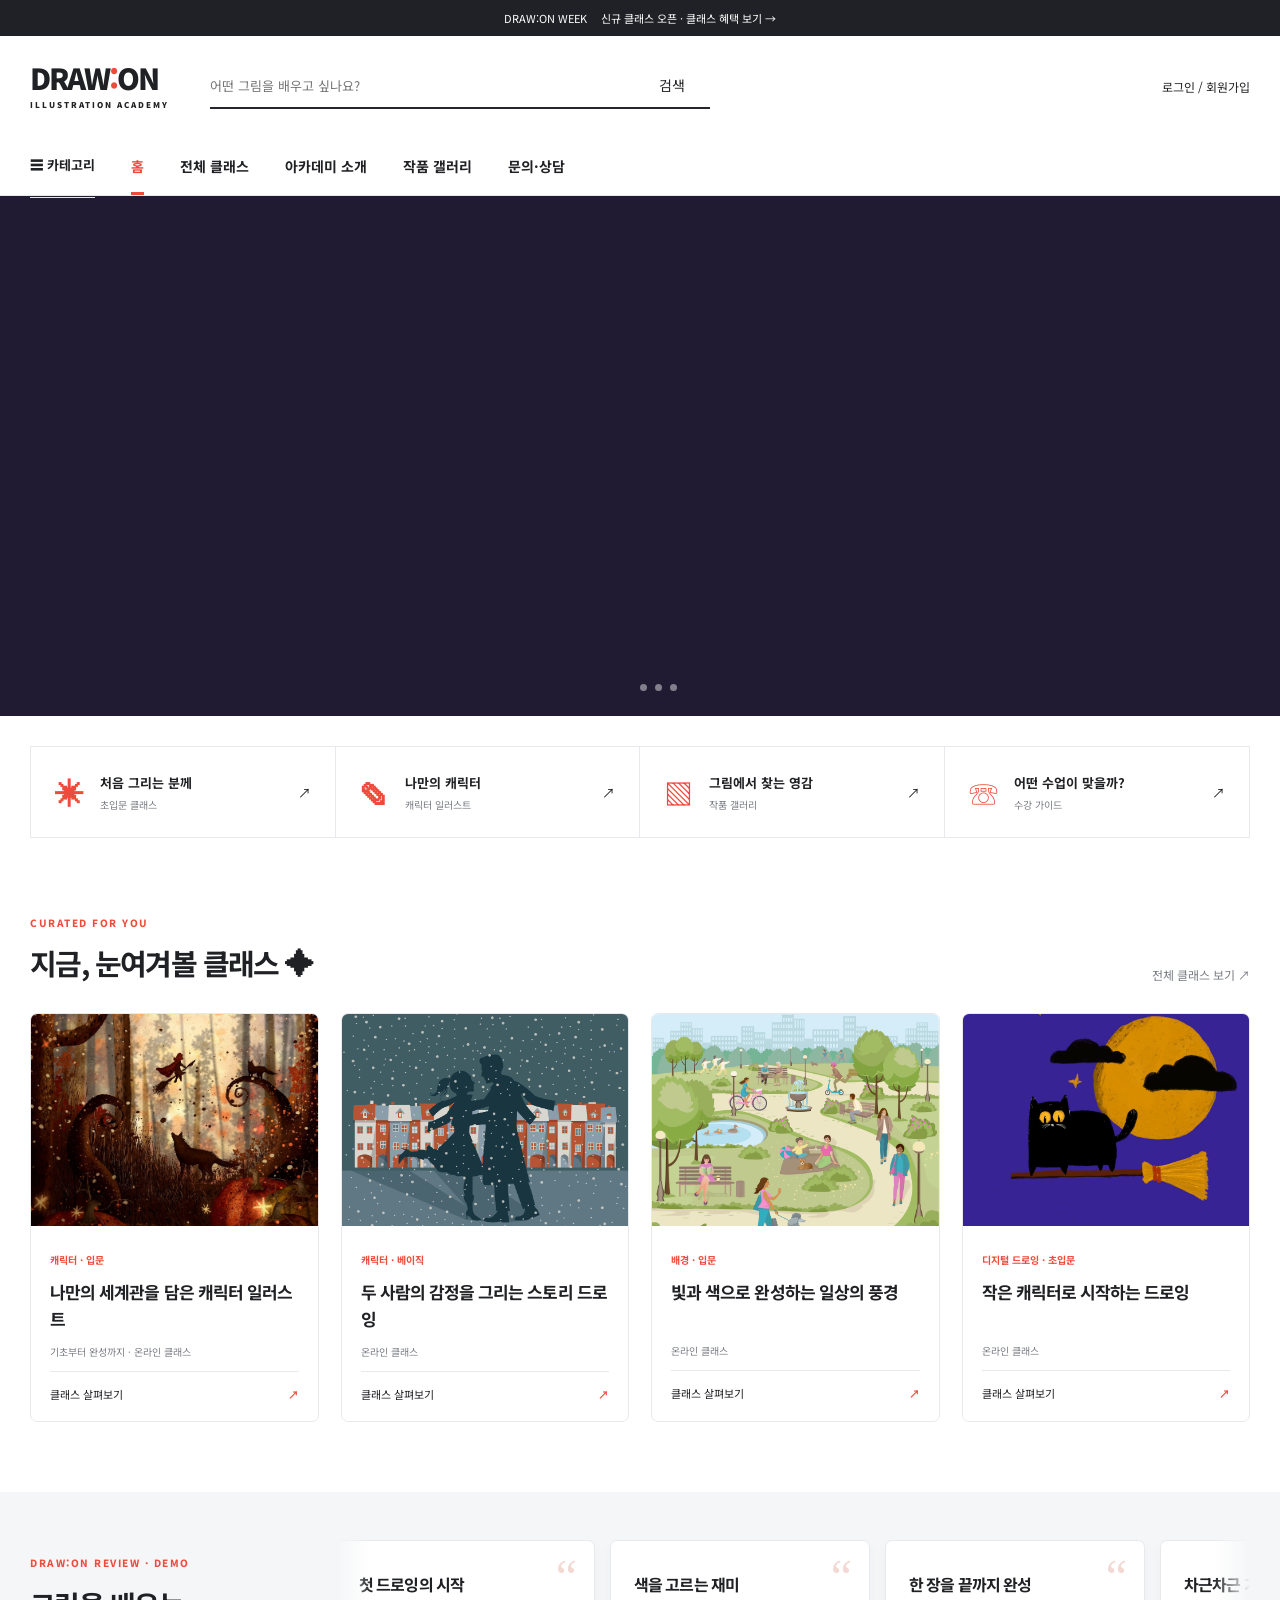
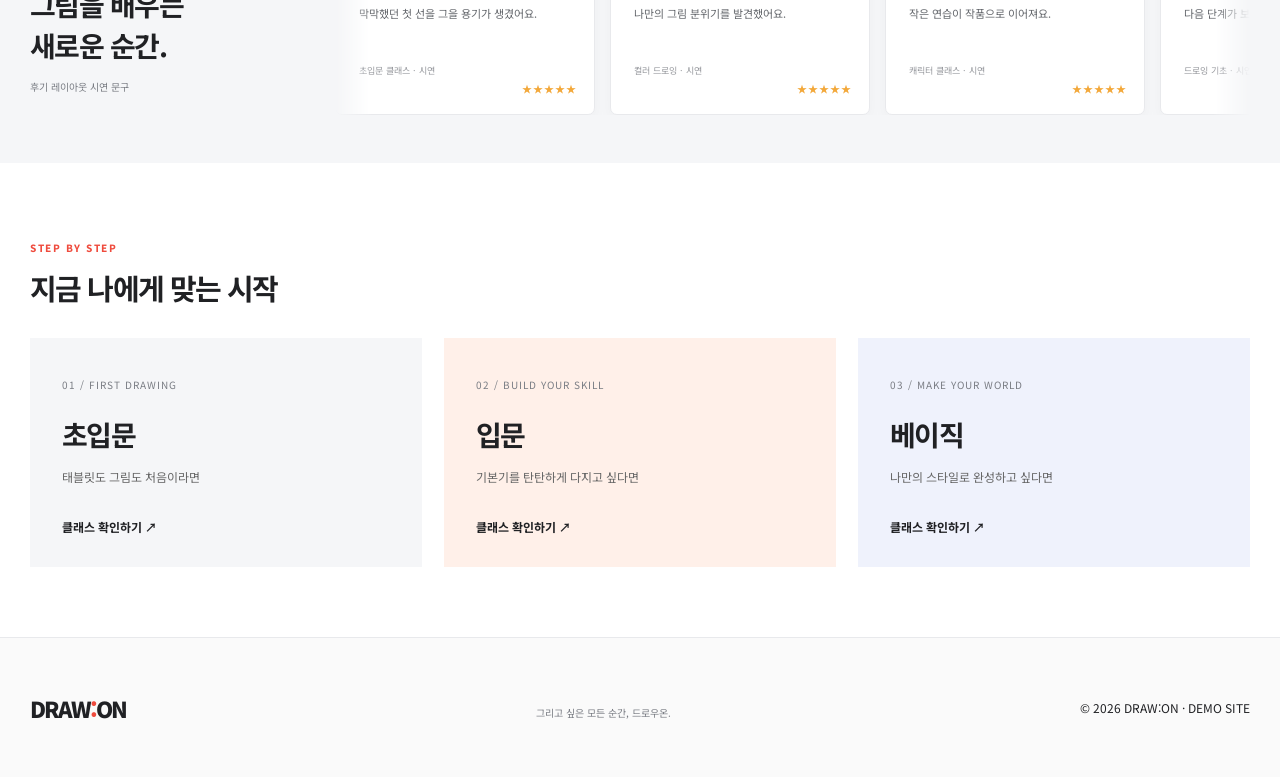
==== index.html @ dd64b10f "10-23 / 13:17" ====
﻿<!doctype html>
<html lang="ko">
  <head>
    <meta charset="utf-8" />
    <meta name="viewport" content="width=device-width,initial-scale=1" />
    <title>DRAW:ON | 일러스트 아카데미</title>
    <link rel="icon" type="image/svg+xml" href="img2/favicon.svg" />
    <link rel="stylesheet" href="platform.css" />
  </head>
  <body>
    <div class="announcement">
      DRAW:ON WEEK　 신규 클래스 오픈 · 클래스 혜택 보기 →
    </div>
    <header>
      <div class="header-inner">
        <a class="logo" href="index.html"
          >DRAW<span>:</span>ON<small>ILLUSTRATION ACADEMY</small></a
        >
        <form class="search" action="classes.html">
          <input
            name="q"
            placeholder="어떤 그림을 배우고 싶나요?"
            aria-label="클래스 검색"
          /><button>검색</button>
        </form>
        <a class="login-link" href="login.html">로그인 / 회원가입</a>
      </div>
      <nav>
        <details class="category">
          <summary>☰ 카테고리</summary>
          <div class="mega-menu">
            <div>
              <b>드로잉</b><a href="classes.html#character">캐릭터 일러스트</a
              ><a href="classes.html#background">배경·컨셉 아트</a
              ><a href="classes.html#digital">디지털 드로잉</a>
            </div>
            <div>
              <b>학습 단계</b><a href="classes.html#beginner">초입문</a
              ><a href="classes.html#beginner">입문</a
              ><a href="classes.html#beginner">베이직</a>
            </div>
            <div>
              <b>DRAW:ON</b><a href="gallery.html">작품 갤러리</a
              ><a href="academy.html">아카데미 소개</a
              ><a href="support.html">문의·상담</a>
            </div>
          </div>
        </details>
        <a class="active" href="index.html">홈</a
        ><a href="classes.html">전체 클래스</a
        ><a href="academy.html">아카데미 소개</a
        ><a href="gallery.html">작품 갤러리</a
        ><a href="support.html">문의·상담</a>
      </nav>
    </header>
    <main>
      <section class="hero">
        <div class="hero-slides">
          <figure>
            <img
              src="img2/betidraws-halloween-9916172_1920.jpg"
              alt="판타지 캐릭터 일러스트"
            />
            <figcaption>
              <span>DRAW:ON ORIGINAL</span>
              <h1>그리고 싶었던 세계,<br />이제 직접 그려봐.</h1>
              <p>첫 드로잉부터 나만의 일러스트까지</p>
              <a class="button" href="classes.html">클래스 둘러보기 ↗</a>
            </figcaption>
          </figure>
          <figure>
            <img
              src="img2/dandelion_tea-park-7153125_1920.png"
              alt="따뜻한 풍경 일러스트"
            />
            <figcaption>
              <span>COLOR YOUR STORY</span>
              <h1>평범한 풍경에도,<br />나만의 색을 더해.</h1>
              <p>색과 빛으로 완성하는 나만의 장면</p>
              <a class="button" href="classes.html">클래스 둘러보기 ↗</a>
            </figcaption>
          </figure>
          <figure>
            <img
              src="img2/dandelion_tea-couple-7726523_1920.png"
              alt="이야기를 담은 캐릭터 일러스트"
            />
            <figcaption>
              <span>MAKE IT YOURS</span>
              <h1>마음속 이야기를,<br />한 장의 그림으로.</h1>
              <p>그리고 싶은 순간을 작품으로 완성해요</p>
              <a class="button" href="classes.html">클래스 둘러보기 ↗</a>
            </figcaption>
          </figure>
        </div>
        <div class="hero-dots"><i></i><i></i><i></i></div>
      </section>
      <div class="quick-links">
        <a href="classes.html"
          ><b>✳</b><span>처음 그리는 분께<small>초입문 클래스</small></span
          >↗</a
        ><a href="classes.html#character"
          ><b>✎</b><span>나만의 캐릭터<small>캐릭터 일러스트</small></span
          >↗</a
        ><a href="gallery.html"
          ><b>▧</b><span>그림에서 찾는 영감<small>작품 갤러리</small></span
          >↗</a
        ><a href="support.html"
          ><b>☏</b><span>어떤 수업이 맞을까?<small>수강 가이드</small></span
          >↗</a
        >
      </div>
      <section class="wrap">
        <div class="heading">
          <div>
            <span class="eyebrow">CURATED FOR YOU</span>
            <h2>지금, 눈여겨볼 클래스 ✦</h2>
          </div>
          <a href="classes.html">전체 클래스 보기 ↗</a>
        </div>
        <div class="course-grid">
          <a id="character" class="course-card" href="course.html"
            ><img
              src="img2/betidraws-halloween-9916172_1920.jpg"
              alt="캐릭터 클래스"
            />
            <div class="card-body">
              <small>캐릭터 · 입문</small>
              <h3>나만의 세계관을 담은 캐릭터 일러스트</h3>
              <p>기초부터 완성까지 · 온라인 클래스</p>
              <div class="card-bottom">클래스 살펴보기 <b>↗</b></div>
            </div></a
          ><a class="course-card" href="course.html"
            ><img
              src="img2/dandelion_tea-couple-7726523_1920.png"
              alt="스토리 드로잉"
            />
            <div class="card-body">
              <small>캐릭터 · 베이직</small>
              <h3>두 사람의 감정을 그리는 스토리 드로잉</h3>
              <p>온라인 클래스</p>
              <div class="card-bottom">클래스 살펴보기 <b>↗</b></div>
            </div></a
          ><a id="background" class="course-card" href="course.html"
            ><img
              src="img2/dandelion_tea-park-7153125_1920.png"
              alt="풍경 드로잉"
            />
            <div class="card-body">
              <small>배경 · 입문</small>
              <h3>빛과 색으로 완성하는 일상의 풍경</h3>
              <p>온라인 클래스</p>
              <div class="card-bottom">클래스 살펴보기 <b>↗</b></div>
            </div></a
          ><a id="digital" class="course-card" href="course.html"
            ><img
              src="img2/missartem-cat-9879824_1920.png"
              alt="디지털 드로잉"
            />
            <div class="card-body">
              <small>디지털 드로잉 · 초입문</small>
              <h3>작은 캐릭터로 시작하는 드로잉</h3>
              <p>온라인 클래스</p>
              <div class="card-bottom">클래스 살펴보기 <b>↗</b></div>
            </div></a
          >
        </div>
      </section>
      <section class="review-band">
        <div class="review-title">
          <span class="eyebrow">DRAW:ON REVIEW · DEMO</span>
          <h2>그림을 배우는<br />새로운 순간.</h2>
          <p>후기 레이아웃 시연 문구</p>
        </div>
        <div class="review-window">
          <div class="review-track">
            <article class="review-card">
              <span>“</span>
              <h3>첫 드로잉의 시작</h3>
              <p>막막했던 첫 선을 그을 용기가 생겼어요.</p>
              <small>초입문 클래스 · 시연</small><b>★★★★★</b>
            </article>
            <article class="review-card">
              <span>“</span>
              <h3>색을 고르는 재미</h3>
              <p>나만의 그림 분위기를 발견했어요.</p>
              <small>컬러 드로잉 · 시연</small><b>★★★★★</b>
            </article>
            <article class="review-card">
              <span>“</span>
              <h3>한 장을 끝까지 완성</h3>
              <p>작은 연습이 작품으로 이어져요.</p>
              <small>캐릭터 클래스 · 시연</small><b>★★★★★</b>
            </article>
            <article class="review-card">
              <span>“</span>
              <h3>차근차근 기본기</h3>
              <p>다음 단계가 보여서 즐거워요.</p>
              <small>드로잉 기초 · 시연</small><b>★★★★★</b>
            </article>
          </div>
        </div>
      </section>
      <section class="wrap">
        <div class="heading">
          <div>
            <span class="eyebrow">STEP BY STEP</span>
            <h2>지금 나에게 맞는 시작</h2>
          </div>
        </div>
        <div class="level-grid">
          <a class="level" href="classes.html#beginner"
            ><span>01 / FIRST DRAWING</span>
            <h3>초입문</h3>
            <p>태블릿도 그림도 처음이라면</p>
            <b>클래스 확인하기 ↗</b></a
          ><a class="level" href="classes.html#beginner"
            ><span>02 / BUILD YOUR SKILL</span>
            <h3>입문</h3>
            <p>기본기를 탄탄하게 다지고 싶다면</p>
            <b>클래스 확인하기 ↗</b></a
          ><a class="level" href="classes.html#beginner"
            ><span>03 / MAKE YOUR WORLD</span>
            <h3>베이직</h3>
            <p>나만의 스타일로 완성하고 싶다면</p>
            <b>클래스 확인하기 ↗</b></a
          >
        </div>
      </section>
    </main>
    <footer>
      <a class="logo" href="index.html">DRAW<span>:</span>ON</a>
      <p>그리고 싶은 모든 순간, 드로우온.</p>
      <span>© 2026 DRAW:ON · DEMO SITE</span>
    </footer>
  </body>
</html>
---- platform.css ----
@import url("https://fonts.googleapis.com/css2?family=Noto+Sans+KR:wght@400;500;600;700;800;900&display=swap");
.mega-menu {
  display: none;
  position: absolute;
  left: 0;
  right: 0;
  top: 159px;
  z-index: 12;
  max-width: 1280px;
  margin: auto;
  padding: 30px;
  background: #fff;
  border: 1px solid var(--line);
  box-shadow: 0 18px 36px #20212416;
  grid-template-columns: repeat(4, 1fr);
  gap: 28px;
}
.mega-menu.open {
  display: grid;
}
.mega-menu div {
  display: flex;
  flex-direction: column;
  gap: 12px;
}
.mega-menu b {
  font-size: 13px;
  margin-bottom: 5px;
}
.mega-menu a {
  font-size: 12px;
  color: var(--muted);
}
.mega-menu a:hover {
  color: var(--accent);
}
.mega-promo {
  padding: 20px;
  background: #fff0ed;
}
.mega-promo span {
  font-size: 9px;
  color: var(--accent);
  letter-spacing: 1px;
}
.mega-promo strong {
  font-size: 18px;
  line-height: 1.5;
}
.category-toggle {
  border: 0;
  background: none;
  font-weight: 800;
  font-size: 14px;
  white-space: nowrap;
}
.category-toggle:hover {
  color: var(--accent);
}
:root {
  --ink: #202124;
  --muted: #7a7d84;
  --accent: #ef4b3d;
  --line: #e8e9ec;
}
html {
  scroll-behavior: smooth;
}
body {
  overflow-x: hidden;
}
.announcement {
  position: relative;
  overflow: hidden;
}
.announcement:after {
  content: "";
  position: absolute;
  inset: 0 auto 0 -35%;
  width: 25%;
  background: linear-gradient(90deg, transparent, #ffffff28, transparent);
  transform: skewX(-24deg);
  animation: shine 7s infinite;
}
.hero-visual img {
  animation: heroReveal 1s both;
}
.hero-text > * {
  animation: rise 0.65s both;
}
.hero-text > *:nth-child(2) {
  animation-delay: 0.08s;
}
.hero-text > *:nth-child(3) {
  animation-delay: 0.15s;
}
.hero-text > *:nth-child(4) {
  animation-delay: 0.22s;
}
.hero-text > *:nth-child(5) {
  animation-delay: 0.3s;
}
.hero:before {
  content: "✦";
  position: absolute;
  z-index: 2;
  top: 11%;
  left: 48%;
  font-size: 26px;
  color: #ffd27a;
  animation: float 4s ease-in-out infinite;
}
.quick-links a {
  transition:
    background 0.25s,
    color 0.25s,
    transform 0.25s;
}
.quick-links a:hover {
  background: #fff4ef;
  transform: translateY(-3px);
}
.quick-links a > b {
  transition: transform 0.3s;
}
.quick-links a:hover > b {
  transform: rotate(-12deg) scale(1.12);
}
.course-card {
  animation: rise 0.6s both;
  animation-delay: calc(var(--card-i, 0) * 55ms);
}
.course-card img {
  transition:
    transform 0.55s cubic-bezier(0.2, 0.8, 0.2, 1),
    filter 0.4s;
}
.course-card:hover img {
  transform: scale(1.08) rotate(-1deg);
  filter: saturate(1.12);
}
.card-bottom b {
  transition: transform 0.25s;
}
.course-card:hover .card-bottom b {
  transform: translate(4px, -4px);
}
.level {
  transition:
    transform 0.3s,
    box-shadow 0.3s;
}
.level:hover {
  transform: translateY(-7px);
  box-shadow: 0 18px 35px #1d24401a;
}
.art-strip a {
  overflow: hidden;
  border-radius: 5px;
}
.art-strip img {
  transition:
    transform 0.65s,
    filter 0.4s;
}
.art-strip a:hover img {
  transform: scale(1.07);
  filter: saturate(1.15);
}
.wide-banner {
  position: relative;
  overflow: hidden;
}
.wide-banner:before,
.wide-banner:after {
  content: "✳";
  position: absolute;
  font-size: 120px;
  color: #fff8;
  animation: spin 24s linear infinite;
}
.wide-banner:before {
  left: 7%;
  top: -30px;
}
.wide-banner:after {
  right: 8%;
  bottom: -52px;
}
.mega-menu {
  animation: drop 0.2s ease-out;
}
.button {
  transition:
    transform 0.2s,
    box-shadow 0.2s,
    background 0.2s;
}
.button:hover {
  transform: translateY(-3px);
  box-shadow: 0 10px 24px #ef4b3d40;
}
.page-intro {
  animation: rise 0.55s both;
}
.gallery-item {
  transition:
    transform 0.3s,
    box-shadow 0.3s;
}
.gallery-item:hover {
  transform: translateY(-5px);
  box-shadow: 0 12px 30px #17182020;
}
.gallery-item img {
  transition: transform 0.45s;
}
.gallery-item:hover img {
  transform: scale(1.035);
}
.login-art img {
  animation: heroReveal 1s both;
}
.course-info {
  animation: rise 0.55s both;
}
@keyframes rise {
  from {
    opacity: 0;
    transform: translateY(18px);
  }
  to {
    opacity: 1;
    transform: translateY(0);
  }
}
@keyframes heroReveal {
  from {
    opacity: 0.4;
    transform: scale(1.04);
  }
  to {
    opacity: 1;
    transform: scale(1);
  }
}
@keyframes float {
  0%,
  100% {
    transform: translateY(0) rotate(0);
  }
  50% {
    transform: translateY(-13px) rotate(18deg);
  }
}
@keyframes shine {
  0%,
  35% {
    left: -35%;
  }
  70%,
  100% {
    left: 120%;
  }
}
@keyframes spin {
  to {
    transform: rotate(360deg);
  }
}
@keyframes drop {
  from {
    opacity: 0;
    transform: translateY(-8px);
  }
  to {
    opacity: 1;
    transform: translateY(0);
  }
}
* {
  box-sizing: border-box;
}
body {
  margin: 0;
  font-family: "Noto Sans KR", sans-serif;
  color: var(--ink);
  background: #fff;
}
a {
  color: inherit;
  text-decoration: none;
}
button,
input,
select {
  font: inherit;
}
button,
a,
input,
select {
  touch-action: manipulation;
}
button {
  cursor: pointer;
}
img {
  display: block;
  width: 100%;
  object-fit: cover;
}
h1,
h2,
h3,
p {
  margin-top: 0;
}
h1,
h2,
h3 {
  letter-spacing: -0.055em;
}
p {
  line-height: 1.9;
}
button {
  color: inherit;
}
a:hover {
  color: var(--accent);
}
.announcement {
  padding: 10px 20px;
  background: #202126;
  color: #fff;
  text-align: center;
  font-size: 11px;
}
.announcement a {
  margin-left: 28px;
  color: #ffb9aa;
}
header {
  background: #fff;
  position: relative;
  z-index: 10;
  border-bottom: 1px solid var(--line);
}
.header-inner {
  max-width: 1280px;
  margin: auto;
  display: flex;
  align-items: center;
  gap: 60px;
  height: 100px;
  padding: 0 30px;
}
.logo {
  font-weight: 900;
  font-size: 29px;
  letter-spacing: -2px;
  line-height: 1;
}
.logo span {
  color: var(--accent);
}
.logo small {
  display: block;
  font-size: 8px;
  letter-spacing: 2px;
  margin-top: 9px;
}
.search {
  display: flex;
  max-width: 440px;
  flex: 1;
  border-bottom: 2px solid #25262a;
}
.search input {
  border: 0;
  width: 100%;
  padding: 12px 0;
  font-size: 13px;
  outline: none;
}
.search button {
  border: 0;
  background: none;
  font-size: 28px;
}
.login-link {
  margin-left: auto;
  font-size: 12px;
  white-space: nowrap;
}
nav {
  max-width: 1280px;
  margin: auto;
  display: flex;
  align-items: center;
  gap: 36px;
  padding: 0 30px;
  height: 59px;
  font-weight: 700;
  font-size: 14px;
}
nav > a {
  height: 100%;
  display: flex;
  align-items: center;
  position: relative;
}
nav .active:after {
  content: "";
  position: absolute;
  bottom: 0;
  height: 3px;
  background: var(--accent);
  width: 100%;
}
.nav-pick {
  margin-left: auto;
  font-size: 12px;
}
.nav-pick span {
  margin-left: 16px;
  font-size: 10px;
  color: var(--accent);
}
#menu {
  display: none;
}
.hero {
  display: grid;
  grid-template-columns: 1fr 1fr;
  background: #241f34;
  color: white;
  min-height: 520px;
  position: relative;
  overflow: hidden;
}
.hero-visual {
  grid-column: 2;
  grid-row: 1;
}
.hero-visual img {
  height: 100%;
  max-height: 600px;
  object-position: center;
}
.hero-text {
  grid-column: 1;
  grid-row: 1;
  padding: 65px 40px 35px max(30px, calc((100vw - 1220px) / 2));
  position: relative;
  background: linear-gradient(90deg, #241f34 85%, transparent);
  z-index: 1;
}
.tag {
  display: inline-block;
  font-size: 10px;
  letter-spacing: 1px;
  border: 1px solid #ffffff66;
  padding: 7px 10px;
}
.hero-overline {
  font-size: 13px;
  margin: 28px 0 12px;
  color: #f6bfb3;
}
.hero h1 {
  font-size: clamp(32px, 3.6vw, 53px);
  line-height: 1.35;
  margin-bottom: 18px;
  font-weight: 900;
}
.hero p:not(.hero-overline) {
  font-size: 13px;
  color: #d2cbd9;
}
.button {
  display: inline-flex;
  justify-content: center;
  align-items: center;
  padding: 16px 24px;
  background: var(--accent);
  color: #fff;
  border: 0;
  font-size: 13px;
  font-weight: 700;
  gap: 20px;
}
.button:hover {
  background: #cf382d;
  color: white;
}
.hero .button {
  margin-top: 12px;
  background: white;
  color: #24212d;
}
.slider-controls {
  display: flex;
  gap: 20px;
  align-items: center;
  margin-top: 30px;
  font-size: 11px;
}
.slider-controls button {
  border: 1px solid #ffffff50;
  background: none;
  color: white;
  width: 30px;
  height: 30px;
  border-radius: 50%;
}
.quick-links {
  max-width: 1220px;
  margin: 30px auto 0;
  display: grid;
  grid-template-columns: repeat(4, 1fr);
  border: 1px solid var(--line);
}
.quick-links a {
  display: flex;
  gap: 16px;
  align-items: center;
  padding: 24px;
  border-right: 1px solid var(--line);
  font-size: 13px;
}
.quick-links a:last-child {
  border: 0;
}
.quick-links b {
  font-size: 29px;
  color: var(--accent);
}
.quick-links span {
  flex: 1;
  font-weight: 700;
}
.quick-links small {
  display: block;
  color: var(--muted);
  font-size: 10px;
  font-weight: 400;
  margin-top: 5px;
}
.wrap {
  max-width: 1220px;
  margin: auto;
  padding: 70px 0;
}
.heading {
  display: flex;
  justify-content: space-between;
  align-items: end;
  gap: 20px;
  margin-bottom: 30px;
}
.heading h2 {
  font-size: 29px;
  margin: 9px 0 0;
}
.heading i {
  color: var(--accent);
  font-style: normal;
}
.heading > a,
.heading > p {
  font-size: 12px;
  margin: 0;
  color: var(--muted);
}
.eyebrow {
  font-size: 10px;
  font-weight: 800;
  letter-spacing: 1.5px;
  color: var(--accent);
}
.course-grid {
  display: grid;
  grid-template-columns: repeat(4, minmax(0, 1fr));
  gap: 22px;
}
.course-card {
  border: 1px solid var(--line);
  border-radius: 7px;
  overflow: hidden;
  transition:
    transform 0.2s,
    box-shadow 0.2s;
}
.course-card:hover {
  transform: translateY(-5px);
  box-shadow: 0 12px 24px #20212410;
  color: inherit;
}
.course-card img {
  aspect-ratio: 1.35;
  transition: transform 0.3s;
}
.course-card:hover img {
  transform: scale(1.025);
}
.card-body {
  padding: 19px;
}
.card-body small {
  color: var(--accent);
  font-size: 10px;
  font-weight: 700;
}
.card-body h3 {
  font-size: 17px;
  line-height: 1.6;
  margin: 9px 0;
  min-height: 54px;
}
.card-body p {
  font-size: 10px;
  color: var(--muted);
}
.card-bottom {
  border-top: 1px solid var(--line);
  padding-top: 14px;
  display: flex;
  justify-content: space-between;
  font-size: 11px;
}
.card-bottom b {
  color: var(--accent);
}
.wide-banner {
  text-align: center;
  background: #e8edff;
  padding: 44px 24px;
  color: #26316a;
}
.wide-banner span {
  font-size: 10px;
  letter-spacing: 2px;
}
.wide-banner h2 {
  font-size: 31px;
  margin: 12px;
}
.wide-banner a {
  font-size: 12px;
}
.level-grid {
  display: grid;
  grid-template-columns: repeat(3, 1fr);
  gap: 22px;
}
.level {
  background: #f5f6f8;
  padding: 32px;
}
.level:nth-child(2) {
  background: #fff0e9;
}
.level:nth-child(3) {
  background: #eff2fc;
}
.level > span {
  font-size: 10px;
  letter-spacing: 1px;
  color: var(--muted);
}
.level h3 {
  font-size: 28px;
  margin: 20px 0 12px;
}
.level p {
  font-size: 12px;
  color: #666;
}
.level b {
  font-size: 12px;
  display: block;
  margin-top: 30px;
}
.gallery-preview {
  background: #f7f7f8;
}
.art-strip {
  display: grid;
  grid-template-columns: repeat(3, 1fr);
  gap: 20px;
}
.art-strip img {
  height: 260px;
  border-radius: 5px;
}
.page-intro {
  padding-top: 65px;
  padding-bottom: 45px;
}
.page-intro h1 {
  font-size: 38px;
  margin: 15px 0;
}
.page-intro p {
  font-size: 13px;
  color: var(--muted);
}
.catalog {
  display: grid;
  grid-template-columns: 190px 1fr;
  gap: 40px;
  padding-top: 5px;
}
.catalog aside h3 {
  font-size: 14px;
  margin-top: 22px;
}
.catalog aside button {
  display: flex;
  justify-content: space-between;
  width: 100%;
  padding: 14px 12px;
  background: none;
  border: 0;
  text-align: left;
  font-size: 12px;
}
.catalog aside button.selected {
  background: #fff0ed;
  color: var(--accent);
  font-weight: 700;
}
.catalog select {
  width: 100%;
  padding: 12px;
  border: 1px solid var(--line);
  background: white;
  font-size: 12px;
}
.catalog .course-grid {
  grid-template-columns: repeat(3, minmax(0, 1fr));
}
.catalog-toolbar {
  display: flex;
  align-items: center;
  justify-content: space-between;
  margin-bottom: 20px;
  font-size: 12px;
}
.catalog-toolbar p {
  margin: 0;
}
.catalog-toolbar input {
  padding: 10px;
  border: 1px solid var(--line);
  font-size: 12px;
}
.empty {
  padding: 80px 20px;
  background: #f8f8f8;
  text-align: center;
  color: var(--muted);
}
.academy-hero {
  position: relative;
  background: #172b25;
  height: 490px;
  color: white;
  overflow: hidden;
}
.academy-hero img {
  height: 100%;
  opacity: 0.48;
  object-position: center 45%;
}
.academy-hero > div {
  position: absolute;
  inset: 0;
  display: flex;
  flex-direction: column;
  justify-content: center;
  align-items: center;
  text-align: center;
}
.academy-hero h1 {
  font-size: 48px;
  line-height: 1.4;
  margin: 18px;
}
.academy-hero p {
  font-size: 13px;
}
.academy-hero .eyebrow {
  color: #ffe29b;
}
.split {
  display: grid;
  grid-template-columns: 1fr 1fr;
  gap: 65px;
  align-items: center;
}
.split img {
  height: 430px;
  border-radius: 5px;
}
.split h2 {
  font-size: 34px;
  margin: 18px 0;
}
.split p {
  font-size: 13px;
  color: var(--muted);
  margin-bottom: 25px;
}
.masonry {
  columns: 3;
  column-gap: 24px;
  padding-top: 0;
}
.gallery-item {
  display: block;
  width: 100%;
  border: 0;
  padding: 0;
  margin-bottom: 25px;
  background: #f5f5f5;
  text-align: left;
  break-inside: avoid;
}
.gallery-item img {
  height: auto;
}
.gallery-item span {
  display: block;
  padding: 20px;
  font-size: 10px;
  color: var(--muted);
}
.gallery-item b {
  display: block;
  margin-top: 6px;
  color: var(--ink);
  font-size: 14px;
}
dialog {
  border: 0;
  padding: 25px;
  max-width: 85vw;
  max-height: 90vh;
}
dialog::backdrop {
  background: #000b;
}
dialog img {
  max-height: 72vh;
  object-fit: contain;
}
dialog p {
  font-size: 13px;
  margin: 15px 0 0;
}
#close-art {
  position: absolute;
  right: 5px;
  top: 0;
  background: white;
  border: 0;
  font-size: 28px;
}
.support-grid {
  display: grid;
  grid-template-columns: 1.4fr 1fr;
  gap: 70px;
  padding-top: 0;
}
.support-grid h2 {
  font-size: 24px;
}
details {
  border-bottom: 1px solid var(--line);
}
summary {
  display: flex;
  justify-content: space-between;
  gap: 20px;
  padding: 22px 0;
  font-size: 13px;
  cursor: pointer;
  list-style: none;
}
summary::-webkit-details-marker {
  display: none;
}
details p {
  font-size: 12px;
  color: var(--muted);
  padding-bottom: 15px;
}
.consult {
  background: #f5f6f8;
  padding: 30px;
}
.consult h2 {
  margin: 15px 0 25px;
}
label {
  display: block;
  font-size: 12px;
  font-weight: 600;
  margin: 15px 0;
}
label select,
label input {
  display: block;
  width: 100%;
  padding: 13px;
  margin-top: 9px;
  border: 1px solid #dadddf;
  background: white;
  border-radius: 2px;
  font-size: 12px;
}
.consult .button {
  width: 100%;
  margin-top: 15px;
}
.consult > p {
  font-size: 10px;
  color: var(--muted);
}
.breadcrumb {
  padding: 30px 0;
  font-size: 11px;
  color: var(--muted);
}
.course-detail {
  display: grid;
  grid-template-columns: 1.35fr 1fr;
  gap: 55px;
  padding-top: 0;
  align-items: start;
}
.course-detail > div > img {
  border-radius: 6px;
  max-height: 580px;
}
.course-info {
  position: sticky;
  top: 25px;
}
.course-info .tag {
  border-color: var(--accent);
  color: var(--accent);
}
.course-info > p {
  font-size: 13px;
  color: var(--muted);
  margin: 18px 0;
}
.course-info h1 {
  font-size: 33px;
  line-height: 1.45;
}
.course-info dl {
  display: grid;
  grid-template-columns: 100px 1fr;
  border-top: 1px solid var(--line);
  padding-top: 20px;
  gap: 14px;
  font-size: 12px;
}
.course-info dt {
  color: var(--muted);
}
.course-info dd {
  margin: 0;
}
.course-info .button,
.secondary-button {
  display: block;
  width: 100%;
  text-align: center;
  margin-top: 10px;
}
.secondary-button {
  padding: 15px;
  border: 1px solid var(--line);
  font-size: 12px;
}
.course-info > small {
  display: block;
  margin-top: 15px;
  font-size: 10px;
  color: var(--muted);
}
.lesson-overview {
  padding-top: 45px;
}
.lesson-overview h2 {
  font-size: 23px;
  margin-top: 30px;
}
.lesson-overview > p {
  font-size: 13px;
  color: var(--muted);
}
.login-layout {
  display: grid;
  grid-template-columns: 1fr 1fr;
  min-height: 650px;
}
.login-art {
  position: relative;
  background: #31294b;
}
.login-art img {
  height: 100%;
  position: absolute;
  opacity: 0.6;
}
.login-art > div {
  position: absolute;
  bottom: 55px;
  left: 12%;
  color: white;
}
.login-art span {
  font-size: 11px;
  letter-spacing: 2px;
}
.login-art h2 {
  font-size: 40px;
  margin: 16px 0;
}
.login-form {
  max-width: 400px;
  width: 100%;
  padding: 65px 25px;
  margin: auto;
}
.login-form h1 {
  font-size: 28px;
  margin: 35px 0 10px;
}
.login-form > p {
  font-size: 12px;
  color: var(--muted);
}
.demo-note {
  padding: 12px;
  background: #fff2eb;
  color: #9a5837;
  font-size: 10px;
  line-height: 1.8;
  margin: 25px 0;
}
.login-form .button {
  width: 100%;
  margin-top: 10px;
}
.login-form > a:last-child {
  font-size: 12px;
}
footer {
  border-top: 1px solid var(--line);
  padding: 45px max(25px, calc((100vw - 1220px) / 2));
  display: flex;
  justify-content: space-between;
  gap: 40px;
  background: #fafafa;
}
footer p {
  font-size: 10px;
  color: var(--muted);
  margin-top: 20px;
}
footer > div > a:not(.logo) {
  font-size: 11px;
  margin-right: 23px;
}
a:focus-visible,
button:focus-visible {
  outline: 3px solid #f0a99e;
  outline-offset: 4px;
}
@media (max-width: 1000px) {
  .wrap {
    margin: 0 25px;
  }
  .quick-links {
    margin: 25px;
  }
  .header-inner {
    gap: 30px;
  }
  .course-grid {
    grid-template-columns: repeat(2, 1fr);
  }
  .catalog .course-grid {
    grid-template-columns: repeat(2, 1fr);
  }
  .quick-links a {
    padding: 18px 12px;
  }
  .quick-links b {
    font-size: 22px;
  }
  .quick-links span {
    font-size: 11px;
  }
  nav {
    gap: 25px;
  }
  .nav-pick span {
    display: none;
  }
  .hero-text {
    padding-left: 30px;
  }
  .art-strip img {
    height: 210px;
  }
  .support-grid {
    gap: 30px;
  }
  .course-detail {
    gap: 30px;
  }
}
@media (max-width: 650px) {
  .announcement {
    font-size: 9px;
  }
  .announcement a {
    display: none;
  }
  .header-inner {
    height: 78px;
    padding: 0 20px;
    gap: 15px;
  }
  .logo {
    font-size: 25px;
  }
  .logo small {
    font-size: 6px;
  }
  .search {
    display: none;
  }
  .login-link {
    font-size: 10px;
  }
  #menu {
    display: block;
    border: 0;
    background: none;
    font-size: 23px;
  }
  nav {
    height: auto;
    padding: 0 20px;
    gap: 24px;
    overflow: auto;
    white-space: nowrap;
    font-size: 12px;
  }
  nav > a {
    padding: 17px 0;
  }
  .nav-pick {
    display: none;
  }
  nav.open {
    display: flex;
    flex-wrap: wrap;
    gap: 0;
  }
  nav.open > a {
    width: 50%;
    padding: 17px 12px;
  }
  .hero {
    display: flex;
    min-height: 590px;
    align-items: end;
  }
  .hero-visual {
    position: absolute;
    inset: 0;
  }
  .hero-visual img {
    height: 100%;
    max-height: none;
  }
  .hero:after {
    content: "";
    position: absolute;
    inset: 0;
    background: linear-gradient(0deg, #201b32 3%, #201b32bc 55%, #201b3210);
  }
  .hero-text {
    background: none;
    padding: 140px 25px 30px;
    z-index: 1;
  }
  .hero h1 {
    font-size: 37px;
  }
  .hero-overline {
    font-size: 11px;
  }
  .quick-links {
    grid-template-columns: 1fr 1fr;
    margin: 20px;
    border: 0;
    gap: 8px;
  }
  .quick-links a {
    border: 1px solid var(--line) !important;
    padding: 15px 10px;
    gap: 9px;
  }
  .quick-links a > b {
    font-size: 23px;
  }
  .wrap {
    margin: 0 20px;
    padding: 45px 0;
  }
  .heading {
    align-items: start;
    gap: 15px;
  }
  .heading h2 {
    font-size: 23px;
  }
  .heading > a {
    white-space: nowrap;
    font-size: 10px;
    margin-top: 25px;
  }
  .heading > p {
    display: none;
  }
  .course-grid {
    gap: 13px;
  }
  .card-body {
    padding: 13px;
  }
  .card-body h3 {
    font-size: 14px;
    min-height: 65px;
  }
  .card-body p {
    font-size: 9px;
  }
  .card-bottom {
    font-size: 9px;
  }
  .wide-banner {
    padding: 35px 20px;
  }
  .wide-banner h2 {
    font-size: 24px;
    line-height: 1.5;
  }
  .level-grid {
    grid-template-columns: 1fr;
    gap: 12px;
  }
  .level {
    padding: 25px;
  }
  .level h3 {
    margin: 12px 0;
    font-size: 24px;
  }
  .level b {
    margin-top: 20px;
  }
  .art-strip {
    gap: 10px;
    grid-template-columns: 1fr 1fr;
  }
  .art-strip a:last-child {
    display: none;
  }
  .art-strip img {
    height: 210px;
  }
  .page-intro h1 {
    font-size: 29px;
  }
  .page-intro p {
    font-size: 12px;
  }
  .catalog {
    display: block;
    padding-top: 0;
  }
  .catalog aside {
    display: flex;
    gap: 7px;
    flex-wrap: wrap;
    margin-bottom: 25px;
  }
  .catalog aside h3 {
    display: none;
  }
  .catalog aside button {
    width: auto;
    border: 1px solid var(--line);
    padding: 9px 12px;
  }
  .catalog aside button span {
    display: none;
  }
  .catalog aside select {
    width: 100%;
    margin-top: 8px;
  }
  .catalog-toolbar input {
    width: 145px;
  }
  .academy-hero {
    height: 430px;
  }
  .academy-hero h1 {
    font-size: 34px;
  }
  .split {
    grid-template-columns: 1fr;
    gap: 25px;
  }
  .split img {
    height: 310px;
  }
  .split h2 {
    font-size: 29px;
  }
  .masonry {
    columns: 2;
    column-gap: 12px;
  }
  .gallery-item {
    margin-bottom: 12px;
  }
  .gallery-item span {
    padding: 13px;
  }
  .gallery-item b {
    font-size: 11px;
  }
  .support-grid {
    grid-template-columns: 1fr;
    gap: 35px;
  }
  .course-detail {
    grid-template-columns: 1fr;
    gap: 30px;
  }
  .course-info {
    position: static;
    grid-row: 1;
  }
  .course-info h1 {
    font-size: 29px;
  }
  .breadcrumb {
    padding: 22px 0;
  }
  .login-layout {
    display: block;
    min-height: 0;
  }
  .login-art {
    display: none;
  }
  .login-form {
    padding: 45px 25px;
  }
  footer {
    flex-direction: column;
    padding: 35px 25px;
    gap: 15px;
  }
  footer > div > a:not(.logo) {
    font-size: 10px;
    margin-right: 12px;
  }
}
@media (prefers-reduced-motion: reduce) {
  * {
    transition: none !important;
  }
}
.top-ten {
  padding-top: 50px;
  padding-bottom: 70px;
}
.top-rail {
  display: grid;
  grid-auto-flow: column;
  grid-auto-columns: minmax(260px, 1fr);
  gap: 18px;
  overflow-x: auto;
  scroll-snap-type: x mandatory;
  padding: 4px 2px 16px;
}
.top-item {
  display: grid;
  grid-template-columns: 28px 115px 1fr;
  align-items: center;
  gap: 13px;
  border-top: 1px solid var(--line);
  padding-top: 16px;
  scroll-snap-align: start;
}
.top-item em {
  font: italic 20px Georgia;
  color: var(--accent);
}
.top-item img {
  width: 115px;
  height: 85px;
  border-radius: 4px;
}
.top-item div {
  min-width: 0;
}
.top-item small,
.top-item span {
  display: block;
  font-size: 9px;
  color: var(--muted);
}
.top-item b {
  display: block;
  font-size: 13px;
  line-height: 1.45;
  margin: 7px 0;
  white-space: normal;
}
.top-item:hover {
  color: var(--ink);
}
.top-item:hover b {
  color: var(--accent);
}
.review-band {
  display: grid;
  grid-template-columns: 270px 1fr;
  gap: 35px;
  align-items: center;
  background: #f5f6f8;
  padding: 48px max(25px, calc((100vw - 1220px) / 2));
  overflow: hidden;
}
.review-title h2 {
  font-size: 28px;
  line-height: 1.45;
  margin: 12px 0;
}
.review-title p {
  font-size: 10px;
  color: var(--muted);
}
.review-title button {
  border: 1px solid #cfd1d5;
  border-radius: 30px;
  background: white;
  padding: 9px 14px;
  font-size: 10px;
}
.review-window {
  overflow: hidden;
  mask-image: linear-gradient(
    90deg,
    transparent,
    #000 4%,
    #000 96%,
    transparent
  );
}
.review-track {
  display: flex;
  width: max-content;
  gap: 15px;
  animation: reviewScroll 42s linear infinite;
}
.review-track.paused,
.review-track.hover-paused {
  animation-play-state: paused;
}
.review-card {
  position: relative;
  background: white;
  border: 1px solid var(--line);
  border-radius: 7px;
  width: 260px;
  min-height: 175px;
  padding: 23px;
  box-shadow: 0 5px 15px #20212408;
}
.review-card > span {
  position: absolute;
  right: 17px;
  top: 8px;
  color: #f3d8d3;
  font: 48px Georgia;
}
.review-card h3 {
  font-size: 16px;
  margin: 8px 0;
}
.review-card p {
  font-size: 11px;
  line-height: 1.7;
  color: #65686d;
  min-height: 40px;
}
.review-card small {
  font-size: 9px;
  color: #96989d;
}
.review-card b {
  position: absolute;
  right: 17px;
  bottom: 18px;
  color: #f3a83a;
  font-size: 10px;
  letter-spacing: 1px;
}
@keyframes reviewScroll {
  to {
    transform: translateX(-50%);
  }
}
.review-window:focus-within .review-track {
  animation-play-state: paused;
}
@media (max-width: 650px) {
  .review-band {
    display: block;
    padding: 38px 20px;
  }
  .review-title {
    margin-bottom: 20px;
  }
  .review-title h2 {
    font-size: 23px;
  }
  .review-card {
    width: 235px;
    min-height: 165px;
  }
  .review-track {
    animation-duration: 34s;
  }
}
.hero-visual {
  position: relative;
  overflow: hidden;
}
.hero-visual:after {
  content: "";
  position: absolute;
  inset: -25%;
  background: linear-gradient(
    120deg,
    transparent 25%,
    #ffffff0b 50%,
    transparent 75%
  );
  transform: translateX(-100%);
  animation: heroLight 14s ease-in-out infinite;
  pointer-events: none;
}
.hero-visual img {
  animation:
    heroReveal 1s both,
    heroDrift 24s ease-in-out infinite alternate;
  transition:
    opacity 0.4s,
    filter 0.4s;
  transform-origin: center;
}
.hero-visual.changing img {
  opacity: 0.12;
  filter: blur(3px);
}
@keyframes heroDrift {
  from {
    transform: scale(1.015) translate3d(0, 0, 0);
  }
  to {
    transform: scale(1.055) translate3d(-1.2%, 0.5%, 0);
  }
}
@keyframes heroLight {
  0%,
  45% {
    transform: translateX(-100%);
  }
  75%,
  100% {
    transform: translateX(100%);
  }
}
@media (prefers-reduced-motion: reduce) {
  .hero-visual:after,
  .hero-visual img {
    animation: none !important;
  }
}
.hero-visual:after {
  opacity: 0.35;
}
.hero {
  height: 520px;
  min-height: 0;
  display: block;
  overflow: hidden;
  background: #201b32;
}
.hero-slides {
  height: 100%;
  position: relative;
}
.hero-slides figure {
  position: absolute;
  inset: 0;
  margin: 0;
  opacity: 0;
  animation: heroCycle 18s infinite;
}
.hero-slides figure:nth-child(2) {
  animation-delay: 6s;
}
.hero-slides figure:nth-child(3) {
  animation-delay: 12s;
}
.hero-slides figure img {
  height: 100%;
  object-fit: cover;
  object-position: center 40%;
  animation: heroPan 18s ease-in-out infinite;
}
.hero-slides figure:after {
  content: "";
  position: absolute;
  inset: 0;
  background: linear-gradient(
    90deg,
    #171629e8 0%,
    #171629a6 43%,
    transparent 82%
  );
}
.hero-slides figcaption {
  position: absolute;
  z-index: 1;
  left: max(30px, calc((100vw - 1220px) / 2));
  top: 50%;
  transform: translateY(-50%);
  color: white;
}
.hero-slides figcaption > span {
  font-size: 11px;
  letter-spacing: 2px;
  color: #ffb4a4;
}
.hero-slides h1 {
  font-size: clamp(34px, 4vw, 54px);
  line-height: 1.4;
  margin: 20px 0;
}
.hero-slides p {
  color: #eee;
  font-size: 13px;
}
.hero-dots {
  position: absolute;
  z-index: 2;
  bottom: 25px;
  left: 50%;
  display: flex;
  gap: 8px;
}
.hero-dots i {
  width: 7px;
  height: 7px;
  border-radius: 50%;
  background: #ffffff70;
  animation: dotCycle 18s infinite;
}
.hero-dots i:nth-child(2) {
  animation-delay: 6s;
}
.hero-dots i:nth-child(3) {
  animation-delay: 12s;
}
@keyframes heroCycle {
  0%,
  3% {
    opacity: 0;
  }
  7%,
  29% {
    opacity: 1;
  }
  34%,
  100% {
    opacity: 0;
  }
}
@keyframes heroPan {
  0%,
  34% {
    transform: scale(1.04) translateX(0);
  }
  34%,
  100% {
    transform: scale(1.04) translateX(-1.5%);
  }
}
@keyframes dotCycle {
  0%,
  30%,
  100% {
    background: #ffffff70;
    transform: scale(1);
  }
  8%,
  25% {
    background: #fff;
    transform: scale(1.4);
  }
}
.review-track {
  width: max-content;
  animation: reviewScroll 38s linear infinite;
}
.review-window:hover .review-track {
  animation-play-state: paused;
}
.gallery-grid {
  display: grid;
  grid-template-columns: repeat(3, 1fr);
  gap: 20px;
}
.gallery-grid figure {
  margin: 0;
}
.gallery-grid img {
  height: 260px;
  border-radius: 5px;
}
.gallery-grid figcaption {
  padding: 12px;
  font-size: 12px;
}
.filters {
  display: flex;
  gap: 10px;
  margin-bottom: 24px;
}
.filters a {
  padding: 9px 14px;
  border: 1px solid var(--line);
  border-radius: 30px;
  font-size: 12px;
}
.filters a:hover {
  background: #fff0ed;
  color: var(--accent);
}
@media (max-width: 650px) {
  .hero {
    height: 570px;
  }
  .hero-slides figure img {
    object-position: 58% center;
  }
  .hero-slides figcaption {
    left: 24px;
    right: 18px;
    top: 57%;
  }
  .hero-slides h1 {
    font-size: 34px;
  }
  .gallery-grid {
    grid-template-columns: repeat(2, 1fr);
    gap: 10px;
  }
  .gallery-grid img {
    height: 190px;
  }
}
@media (prefers-reduced-motion: reduce) {
  .hero-slides figure,
  .hero-slides figure img,
  .hero-dots i,
  .review-track {
    animation-play-state: paused;
  }
}

/* Keep the search action readable when the header flexes. */
@media (min-width: 651px) {
  .header-inner {
    gap: clamp(20px, 3.2vw, 60px);
  }
  .search {
    min-width: 0;
    max-width: 500px;
  }
  .search input {
    min-width: 0;
    flex: 1 1 auto;
  }
  .search button {
    flex: 0 0 auto;
    min-width: 76px;
    padding: 8px 12px;
    font-size: 14px;
    line-height: 1;
    white-space: nowrap;
    word-break: keep-all;
  }
  .login-link {
    margin-left: auto;
  }
}
@media (min-width: 651px) and (max-width: 1000px) {
  .header-inner {
    gap: 20px;
    padding: 0 22px;
  }
  .search {
    max-width: none;
  }
}

/* Remove the decorative floating star from the hero. */
.hero:before {
  content: none;
  display: none;
}
.hero-slides:before {
  content: none;
  display: none;
}

/* Shared polish for the static, multi-page academy site. */
header nav {
  position: relative;
}
nav > a,
nav > details > summary {
  display: flex;
  align-items: center;
  min-height: 52px;
  white-space: nowrap;
  transition: color 0.2s ease;
}
nav > a.active {
  color: var(--accent);
}
.category {
  position: relative;
}
.category > summary {
  cursor: pointer;
  list-style: none;
}
.category > summary::-webkit-details-marker {
  display: none;
}
.category[open] > summary,
.category > summary:hover {
  color: var(--accent);
}
.category .mega-menu {
  display: none;
  position: absolute;
  top: 100%;
  left: 0;
  right: auto;
  width: min(780px, calc(100vw - 40px));
  max-width: none;
  grid-template-columns: repeat(3, minmax(0, 1fr));
  padding: 28px;
  border: 1px solid var(--line);
  border-radius: 0 0 8px 8px;
  background: white;
  box-shadow: 0 20px 45px #20212418;
}
.category[open] .mega-menu {
  display: grid;
}
.category .mega-menu div {
  display: flex;
  flex-direction: column;
  gap: 13px;
}
.category .mega-menu b {
  font-size: 12px;
}
.category .mega-menu a {
  color: var(--muted);
  font-size: 12px;
}
.category .mega-menu a:hover {
  color: var(--accent);
}
.page-intro {
  position: relative;
  padding-top: 90px;
  padding-bottom: 62px;
  border-bottom: 1px solid var(--line);
}
.page-intro:after {
  content: "";
  position: absolute;
  right: 2%;
  bottom: 0;
  width: min(33vw, 330px);
  height: 3px;
  background: var(--accent);
}
.page-intro h1 {
  max-width: 850px;
  font-size: clamp(34px, 4.4vw, 58px);
  line-height: 1.22;
}
.page-intro p {
  font-size: 14px;
}
.filters a {
  transition: 0.2s ease;
}
.filters a:focus,
.filters a:hover {
  border-color: var(--accent);
  background: #fff0ed;
  color: var(--accent);
}
.gallery-grid figure {
  overflow: hidden;
  border-radius: 7px;
  background: #fff;
  box-shadow: 0 8px 24px #2021240d;
}
.gallery-grid img {
  transition: transform 0.5s ease;
}
.gallery-grid figure:hover img {
  transform: scale(1.035);
}
.gallery-grid figcaption {
  padding: 15px 17px 18px;
  color: var(--muted);
}
.course-detail {
  padding-top: 58px;
  padding-bottom: 88px;
}
.course-detail > div > img {
  width: 100%;
}
.course-info {
  padding: 30px;
  border: 1px solid var(--line);
  border-radius: 8px;
  background: #fff;
  box-shadow: 0 14px 34px #2021240d;
}
.course-info .tag {
  display: inline-block;
  padding: 7px 11px;
  border: 1px solid #f3bbb4;
  border-radius: 30px;
  font-size: 11px;
}
.lesson-overview details,
main.wrap details,
main > .wrap details {
  border-bottom: 1px solid var(--line);
  padding: 18px 2px;
}
details summary {
  cursor: pointer;
}
details summary::marker {
  color: var(--accent);
}
.lesson-overview details p,
main > .wrap details p {
  margin: 14px 0 0;
  color: var(--muted);
  font-size: 13px;
}
.academy-hero {
  min-height: 470px;
}
.academy-hero > div {
  max-width: 1220px;
}
.academy-hero h1 {
  font-size: clamp(38px, 5vw, 62px);
  line-height: 1.25;
}
.login-layout {
  background: #f8f6f2;
}
.login-art {
  min-height: 620px;
  overflow: hidden;
}
.login-art:after {
  content: "";
  position: absolute;
  inset: 0;
  background: linear-gradient(0deg, #171629d9, transparent 72%);
}
.login-art > div {
  z-index: 1;
}
.login-form {
  padding: 58px 34px;
}
.login-form label {
  display: block;
  margin: 18px 0;
  font-size: 12px;
  font-weight: 700;
}
.login-form input {
  display: block;
  width: 100%;
  height: 48px;
  margin-top: 8px;
  padding: 0 14px;
  border: 1px solid var(--line);
  border-radius: 4px;
  background: white;
  font-size: 13px;
}
.login-form input:focus {
  outline: 2px solid #ef4b3d55;
  border-color: var(--accent);
}
footer {
  align-items: center;
}
footer .logo {
  font-size: 22px;
}
footer > span {
  font-size: 12px;
}
@media (max-width: 1000px) {
  .wrap {
    margin-left: 24px;
    margin-right: 24px;
  }
  .course-grid {
    grid-template-columns: repeat(2, minmax(0, 1fr));
  }
  .header-inner {
    gap: 22px;
  }
  nav {
    gap: 20px;
    overflow-x: auto;
  }
}
@media (max-width: 650px) {
  .wrap {
    padding-top: 48px;
    padding-bottom: 48px;
  }
  .page-intro {
    padding-top: 58px;
    padding-bottom: 38px;
  }
  .page-intro h1 {
    font-size: 34px;
  }
  .page-intro:after {
    width: 28%;
  }
  nav {
    gap: 22px;
  }
  .category .mega-menu {
    position: fixed;
    top: 185px;
    left: 16px;
    grid-template-columns: 1fr 1fr;
    padding: 20px;
  }
  .gallery-grid {
    grid-template-columns: 1fr 1fr;
  }
  .gallery-grid img {
    height: 180px;
  }
  .course-detail {
    grid-template-columns: 1fr;
    gap: 24px;
  }
  .course-info {
    position: static;
  }
  .academy-hero {
    min-height: 400px;
  }
  .login-layout {
    grid-template-columns: 1fr;
  }
  .login-art {
    min-height: 300px;
  }
  .login-form {
    padding: 48px 26px;
  }
  footer {
    flex-wrap: wrap;
  }
}

/* Academy story and support guidance pages */
.academy-intro {
  display: grid;
  grid-template-columns: 0.9fr 1.1fr;
  align-items: center;
  gap: clamp(35px, 7vw, 100px);
  padding-top: 100px;
  padding-bottom: 100px;
}
.academy-intro-copy h2 {
  margin: 18px 0;
  font-size: clamp(30px, 3.4vw, 44px);
  line-height: 1.4;
}
.academy-intro-copy p {
  max-width: 440px;
  color: var(--muted);
  font-size: 14px;
}
.academy-image {
  margin: 0;
}
.academy-image img {
  width: 100%;
  height: 360px;
  border-radius: 6px;
}
.academy-image figcaption {
  padding-top: 12px;
  color: var(--muted);
  font-size: 11px;
}
.academy-method {
  background: #f7f5f1;
}
.academy-steps {
  display: grid;
  grid-template-columns: repeat(3, 1fr);
  gap: 18px;
}
.academy-steps article {
  position: relative;
  min-height: 265px;
  padding: 25px;
  border: 1px solid #e4e0d8;
  background: white;
}
.academy-steps article > span {
  font-size: 10px;
  letter-spacing: 1.4px;
  color: var(--accent);
}
.step-mark {
  margin: 29px 0 18px;
  color: #ece8e0;
  font-family: Georgia, serif;
  font-size: 45px;
  line-height: 1;
}
.academy-steps h3 {
  margin-bottom: 10px;
  font-size: 18px;
}
.academy-steps p {
  margin: 0;
  color: var(--muted);
  font-size: 12px;
}
.academy-levels .level {
  display: block;
  border: 1px solid var(--line);
}
.academy-cta {
  padding: 72px 20px;
  background: #202126;
  color: white;
  text-align: center;
}
.academy-cta h2 {
  margin: 13px 0;
  font-size: clamp(28px, 4vw, 42px);
}
.academy-cta p {
  color: #c3c3c7;
  font-size: 13px;
}
.academy-cta .eyebrow {
  color: #ffb4a4;
}
.academy-cta .button {
  margin-top: 14px;
  background: var(--accent);
  color: white;
}
.support-intro {
  padding-bottom: 40px;
}
.support-shortcuts {
  display: flex;
  flex-wrap: wrap;
  gap: 10px;
  margin-top: 30px;
}
.support-shortcuts a {
  padding: 12px 16px;
  border: 1px solid var(--line);
  border-radius: 3px;
  background: #fff;
  font-size: 12px;
}
.support-shortcuts b {
  padding-left: 15px;
  color: var(--accent);
}
.support-layout {
  display: grid;
  grid-template-columns: minmax(0, 1.5fr) minmax(280px, 0.8fr);
  align-items: start;
  gap: clamp(35px, 6vw, 80px);
  padding-top: 55px;
}
.support-faq .heading {
  align-items: end;
}
.support-faq .heading h2 {
  margin-top: 10px;
}
.faq-count {
  color: var(--muted);
  font-size: 11px;
}
.support-faq details {
  border-top: 1px solid var(--line);
  border-bottom: 0;
}
.support-faq summary {
  align-items: center;
  padding: 22px 4px;
}
.support-faq summary span {
  display: flex;
  align-items: center;
  gap: 14px;
  font-weight: 700;
}
.support-faq summary i {
  color: var(--accent);
  font-size: 10px;
  font-style: normal;
  letter-spacing: 1px;
}
.support-faq summary > b {
  color: var(--accent);
  font-size: 19px;
  font-weight: 400;
  transition: transform 0.2s;
}
.support-faq details[open] summary > b {
  transform: rotate(45deg);
}
.support-faq details p {
  padding: 0 35px 18px;
  margin: 0;
  font-size: 13px;
}
.support-aside {
  padding: 28px;
  border: 1px solid var(--line);
  background: #f8f6f2;
}
.support-aside h2 {
  margin: 13px 0;
  font-size: 27px;
  line-height: 1.4;
}
.support-aside > p {
  color: var(--muted);
  font-size: 12px;
}
.support-action {
  display: flex;
  align-items: center;
  gap: 14px;
  padding: 16px 0;
  border-top: 1px solid #e3dfd7;
}
.support-action:hover {
  color: var(--accent);
}
.support-icon {
  display: grid;
  place-items: center;
  width: 38px;
  height: 38px;
  flex: none;
  border-radius: 50%;
  background: white;
  color: var(--accent);
}
.support-action > span:nth-child(2) {
  flex: 1;
}
.support-action b,
.support-action small {
  display: block;
}
.support-action b {
  font-size: 12px;
}
.support-action small {
  margin-top: 4px;
  color: var(--muted);
  font-size: 10px;
}
.support-action > strong {
  color: var(--accent);
}
.demo-notice {
  margin-top: 16px;
  padding: 15px;
  background: #fff;
}
.demo-notice b {
  font-size: 11px;
}
.demo-notice p {
  margin: 6px 0 0;
  color: var(--muted);
  font-size: 10px;
}
.support-bottom {
  display: flex;
  justify-content: space-between;
  align-items: center;
  gap: 25px;
  margin-top: 25px;
  padding: 48px max(24px, calc((100vw - 1220px) / 2));
  background: #fff0ed;
}
.support-bottom h2 {
  margin: 8px 0;
  font-size: 27px;
}
.support-bottom p {
  margin: 0;
  color: var(--muted);
  font-size: 12px;
}
.support-bottom .button {
  background: var(--accent);
  color: white;
  white-space: nowrap;
}
@media (max-width: 800px) {
  .academy-intro {
    grid-template-columns: 1fr;
    gap: 28px;
    padding-top: 65px;
    padding-bottom: 65px;
  }
  .academy-image img {
    height: clamp(230px, 55vw, 360px);
  }
  .support-layout {
    grid-template-columns: 1fr;
  }
  .support-aside {
    order: -1;
  }
}
@media (max-width: 650px) {
  .academy-steps {
    grid-template-columns: 1fr;
  }
  .academy-steps article {
    min-height: 220px;
  }
  .support-shortcuts {
    gap: 7px;
  }
  .support-shortcuts a {
    padding: 10px;
    font-size: 11px;
  }
  .support-faq summary {
    gap: 8px;
    padding: 18px 2px;
    font-size: 12px;
  }
  .support-faq summary span {
    gap: 9px;
  }
  .support-faq details p {
    padding: 0 25px 16px;
  }
  .support-bottom {
    align-items: flex-start;
    flex-direction: column;
  }
}

/* Keep the academy page aligned with the site's inner-page system. */
.academy-page-intro {
  padding-top: 78px;
  padding-bottom: 55px;
}
.academy-page-intro:after {
  width: min(24vw, 240px);
}
.academy-overview {
  display: grid;
  grid-template-columns: 1fr 1fr;
  align-items: center;
  gap: clamp(35px, 7vw, 95px);
  padding-top: 72px;
  padding-bottom: 88px;
}
.academy-overview figure {
  margin: 0;
}
.academy-overview img {
  width: 100%;
  height: 390px;
  border-radius: 5px;
}
.academy-overview figcaption {
  padding-top: 12px;
  color: var(--muted);
  font-size: 11px;
}
.academy-overview h2 {
  margin: 16px 0;
  font-size: clamp(30px, 3.5vw, 43px);
  line-height: 1.4;
}
.academy-overview p {
  color: var(--muted);
  font-size: 13px;
}
.text-link {
  display: inline-block;
  margin-top: 10px;
  padding-bottom: 5px;
  border-bottom: 1px solid var(--accent);
  font-size: 12px;
  font-weight: 700;
}
.gallery-note {
  display: flex;
  justify-content: space-between;
  margin-top: 28px;
  padding-top: 14px;
  border-top: 1px solid var(--line);
  color: var(--muted);
  font-size: 10px;
  letter-spacing: 0.08em;
}
.gallery-note span {
  color: var(--accent);
}
.gallery-end {
  padding: 30px 20px 70px;
  text-align: center;
}
.gallery-end p {
  margin: 0 0 8px;
  color: var(--muted);
  font-size: 12px;
}
.gallery-end a {
  font-size: 13px;
  font-weight: 700;
}
.gallery-end a:hover {
  color: var(--accent);
}
@media (max-width: 800px) {
  .academy-overview {
    grid-template-columns: 1fr;
  }
  .academy-overview img {
    height: clamp(240px, 55vw, 390px);
  }
}
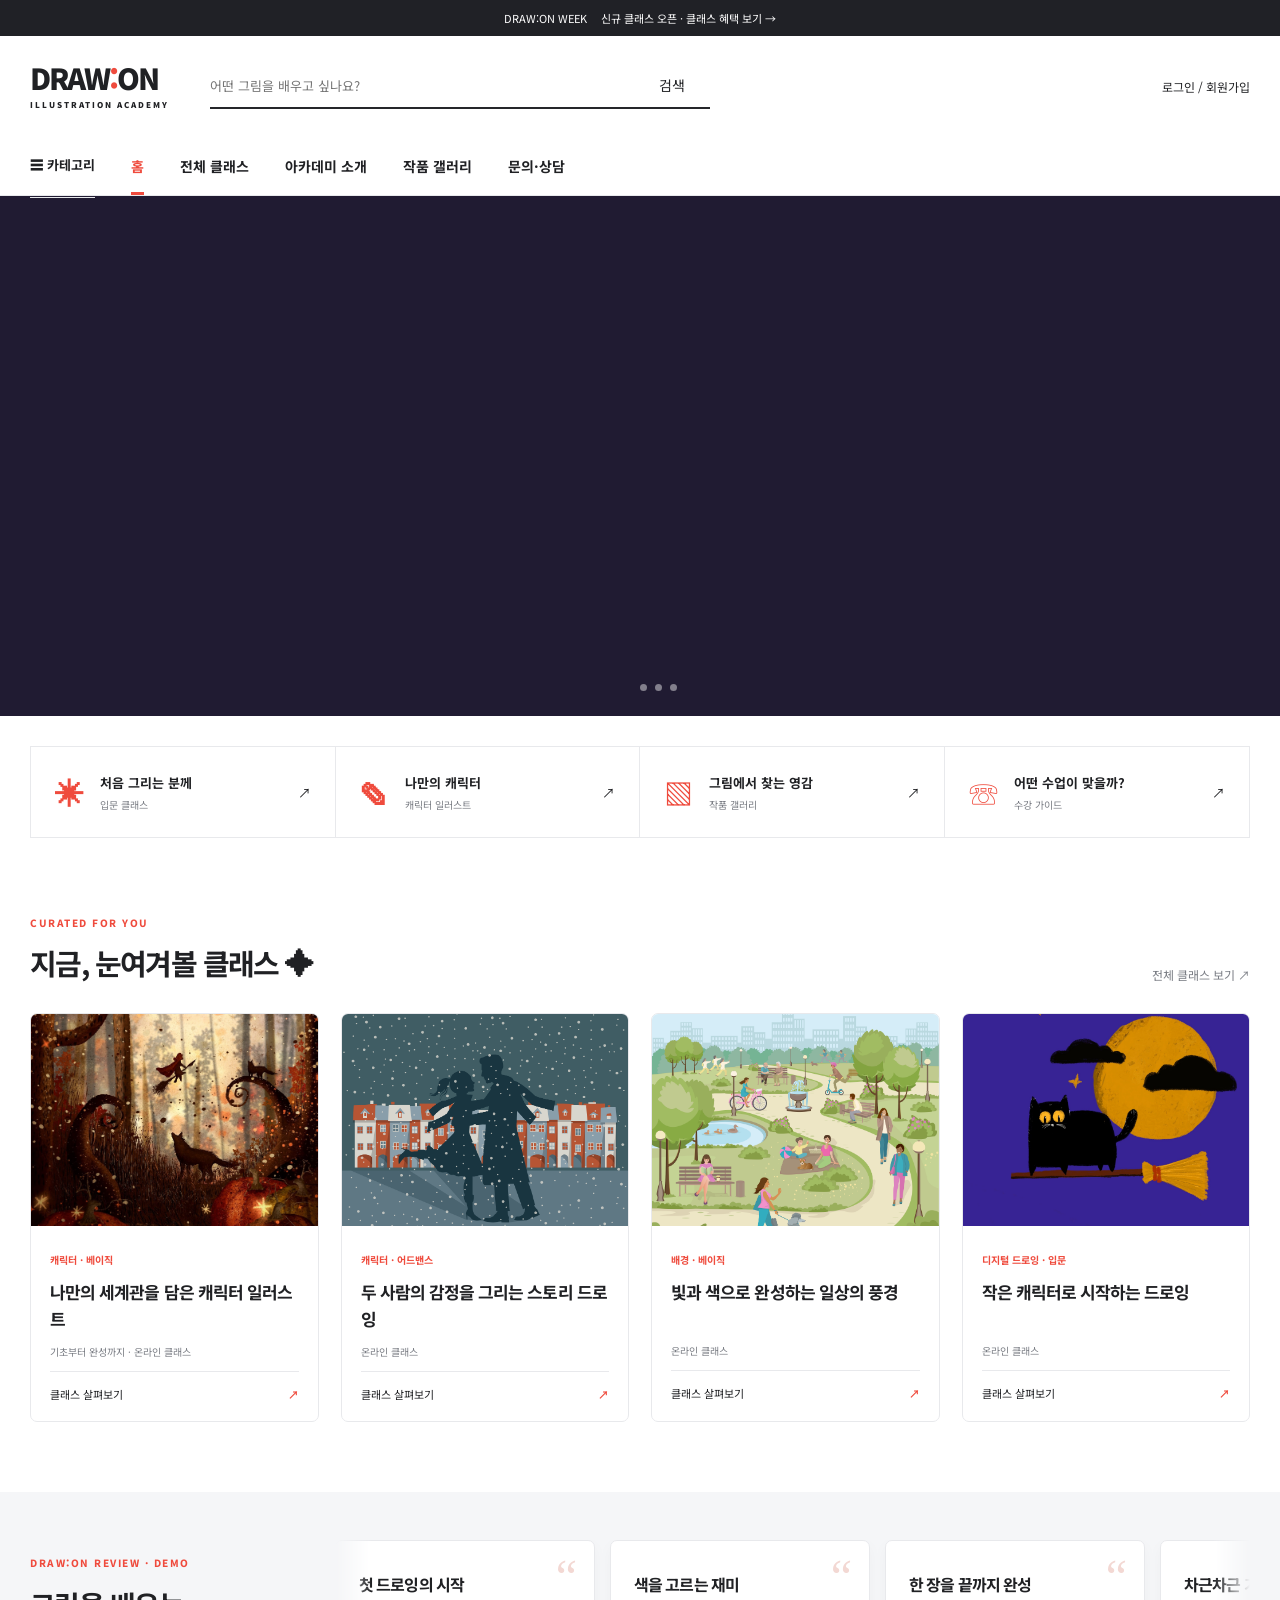
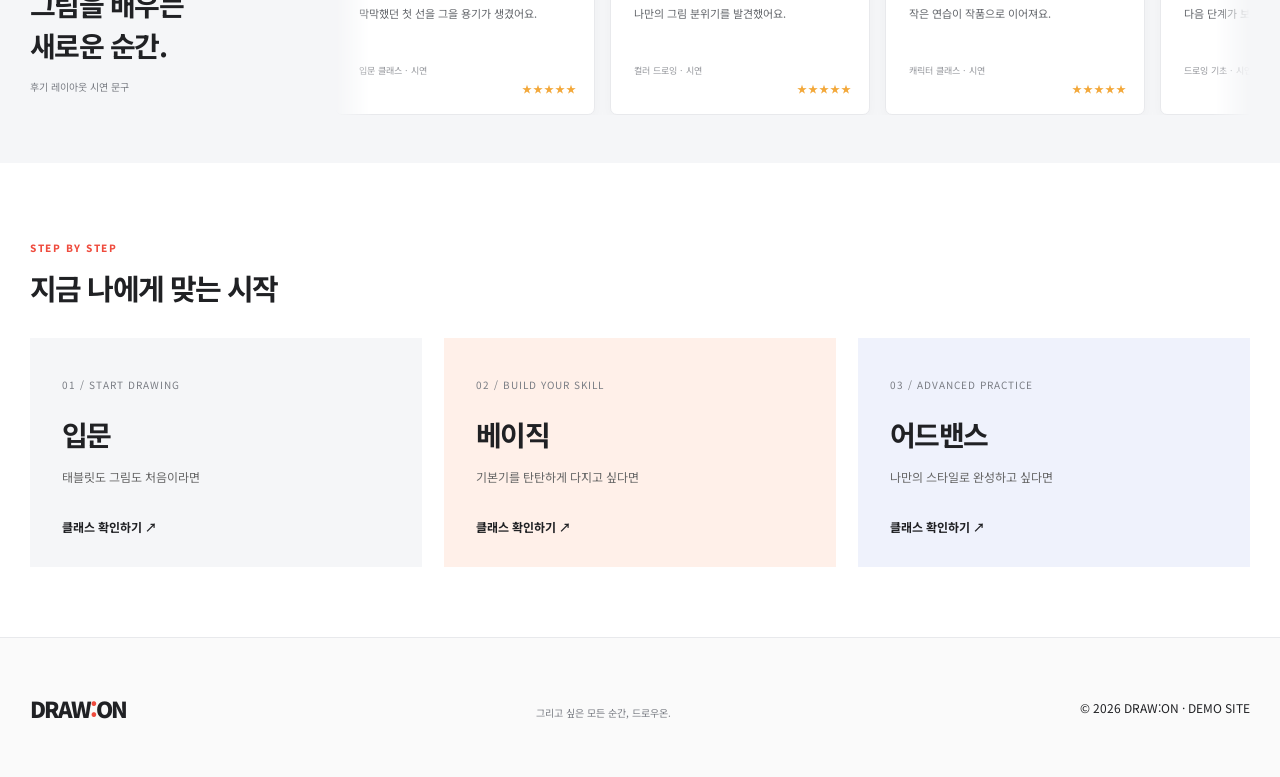
==== commit 03d0c88d: "10-23 / 13:25" ====
--- a/index.html
+++ b/index.html
@@ -1,4 +1,4 @@
-﻿<!doctype html>
+<!doctype html>
 <html lang="ko">
   <head>
     <meta charset="utf-8" />
@@ -35,9 +35,9 @@
               ><a href="classes.html#digital">디지털 드로잉</a>
             </div>
             <div>
-              <b>학습 단계</b><a href="classes.html#beginner">초입문</a
-              ><a href="classes.html#beginner">입문</a
-              ><a href="classes.html#beginner">베이직</a>
+              <b>학습 단계</b><a href="classes.html#beginner">입문</a
+              ><a href="classes.html#beginner">베이직</a
+              ><a href="classes.html#beginner">어드밴스</a>
             </div>
             <div>
               <b>DRAW:ON</b><a href="gallery.html">작품 갤러리</a
@@ -97,7 +97,7 @@
       </section>
       <div class="quick-links">
         <a href="classes.html"
-          ><b>✳</b><span>처음 그리는 분께<small>초입문 클래스</small></span
+          ><b>✳</b><span>처음 그리는 분께<small>입문 클래스</small></span
           >↗</a
         ><a href="classes.html#character"
           ><b>✎</b><span>나만의 캐릭터<small>캐릭터 일러스트</small></span
@@ -125,7 +125,7 @@
               alt="캐릭터 클래스"
             />
             <div class="card-body">
-              <small>캐릭터 · 입문</small>
+              <small>캐릭터 · 베이직</small>
               <h3>나만의 세계관을 담은 캐릭터 일러스트</h3>
               <p>기초부터 완성까지 · 온라인 클래스</p>
               <div class="card-bottom">클래스 살펴보기 <b>↗</b></div>
@@ -136,7 +136,7 @@
               alt="스토리 드로잉"
             />
             <div class="card-body">
-              <small>캐릭터 · 베이직</small>
+              <small>캐릭터 · 어드밴스</small>
               <h3>두 사람의 감정을 그리는 스토리 드로잉</h3>
               <p>온라인 클래스</p>
               <div class="card-bottom">클래스 살펴보기 <b>↗</b></div>
@@ -147,7 +147,7 @@
               alt="풍경 드로잉"
             />
             <div class="card-body">
-              <small>배경 · 입문</small>
+              <small>배경 · 베이직</small>
               <h3>빛과 색으로 완성하는 일상의 풍경</h3>
               <p>온라인 클래스</p>
               <div class="card-bottom">클래스 살펴보기 <b>↗</b></div>
@@ -158,7 +158,7 @@
               alt="디지털 드로잉"
             />
             <div class="card-body">
-              <small>디지털 드로잉 · 초입문</small>
+              <small>디지털 드로잉 · 입문</small>
               <h3>작은 캐릭터로 시작하는 드로잉</h3>
               <p>온라인 클래스</p>
               <div class="card-bottom">클래스 살펴보기 <b>↗</b></div>
@@ -178,7 +178,7 @@
               <span>“</span>
               <h3>첫 드로잉의 시작</h3>
               <p>막막했던 첫 선을 그을 용기가 생겼어요.</p>
-              <small>초입문 클래스 · 시연</small><b>★★★★★</b>
+              <small>입문 클래스 · 시연</small><b>★★★★★</b>
             </article>
             <article class="review-card">
               <span>“</span>
@@ -210,18 +210,18 @@
         </div>
         <div class="level-grid">
           <a class="level" href="classes.html#beginner"
-            ><span>01 / FIRST DRAWING</span>
-            <h3>초입문</h3>
+            ><span>01 / START DRAWING</span>
+            <h3>입문</h3>
             <p>태블릿도 그림도 처음이라면</p>
             <b>클래스 확인하기 ↗</b></a
           ><a class="level" href="classes.html#beginner"
             ><span>02 / BUILD YOUR SKILL</span>
-            <h3>입문</h3>
+            <h3>베이직</h3>
             <p>기본기를 탄탄하게 다지고 싶다면</p>
             <b>클래스 확인하기 ↗</b></a
           ><a class="level" href="classes.html#beginner"
-            ><span>03 / MAKE YOUR WORLD</span>
-            <h3>베이직</h3>
+            ><span>03 / ADVANCED PRACTICE</span>
+            <h3>어드밴스</h3>
             <p>나만의 스타일로 완성하고 싶다면</p>
             <b>클래스 확인하기 ↗</b></a
           >
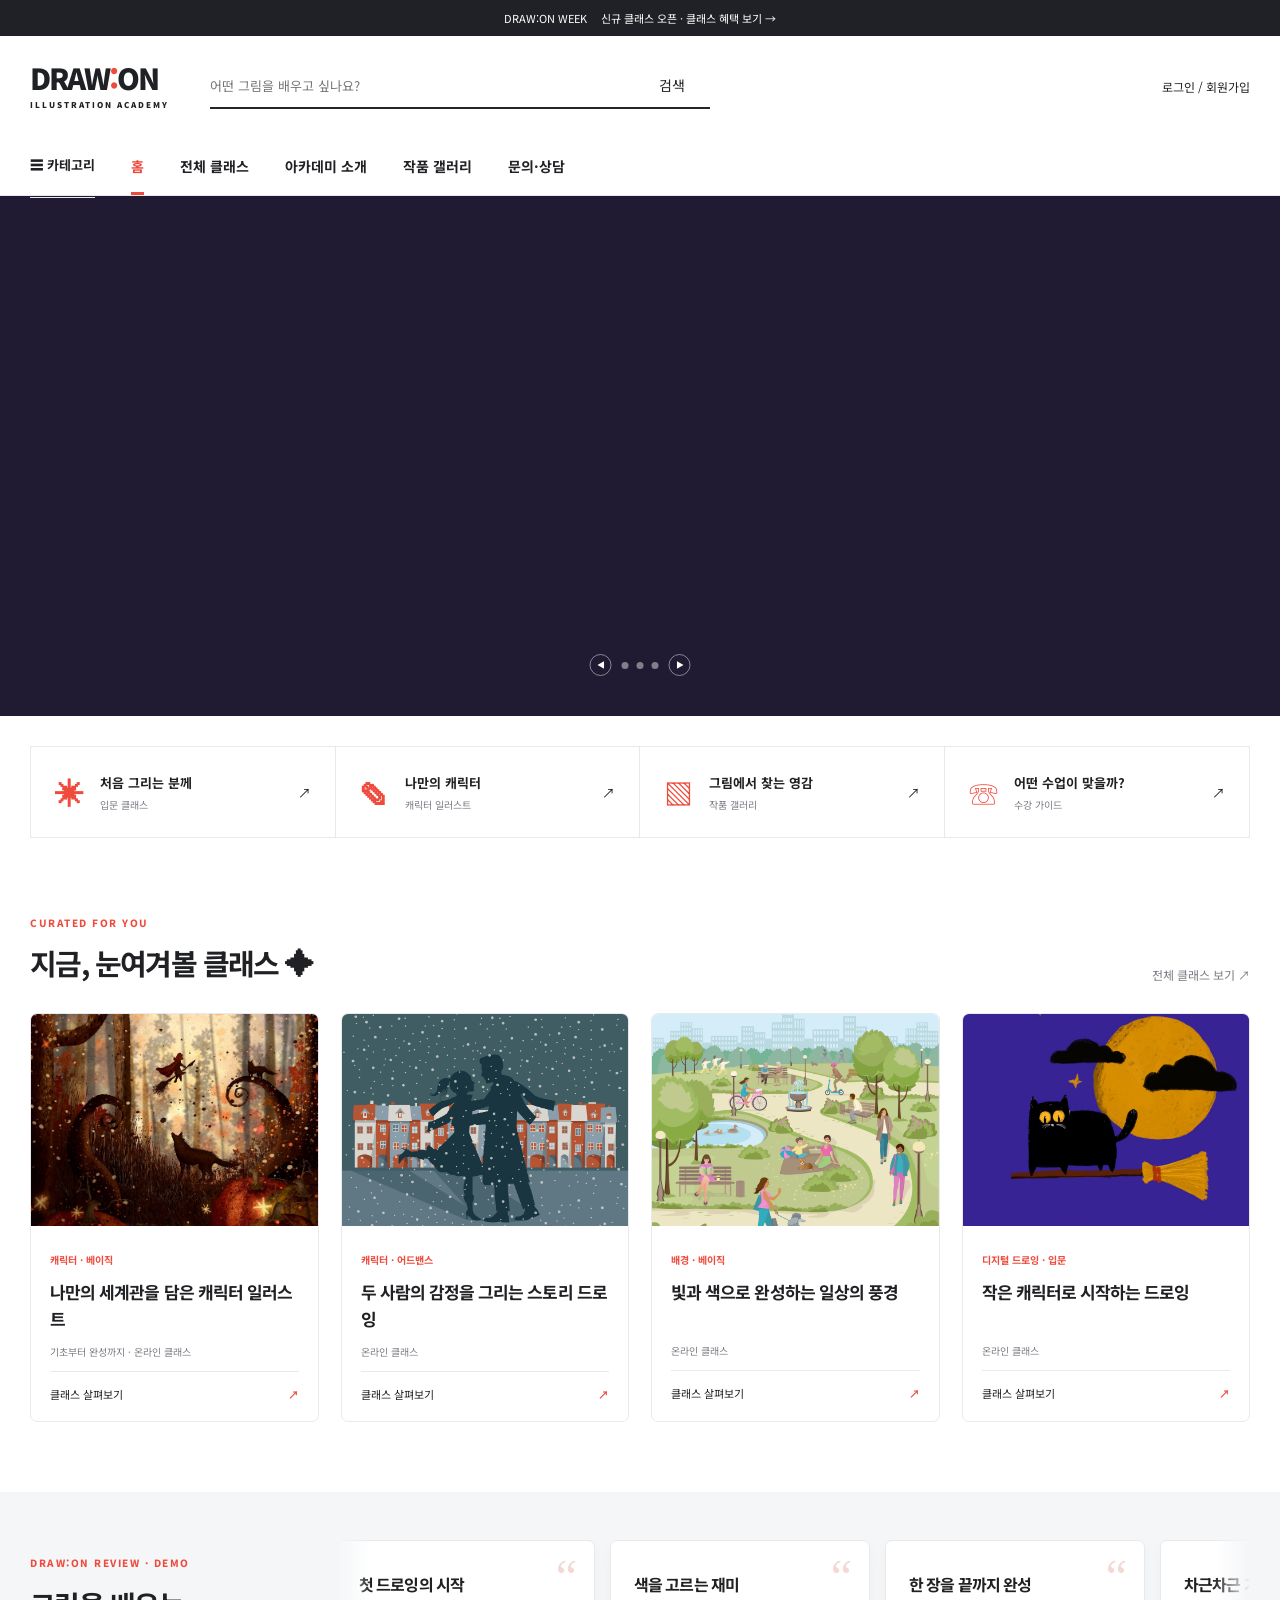
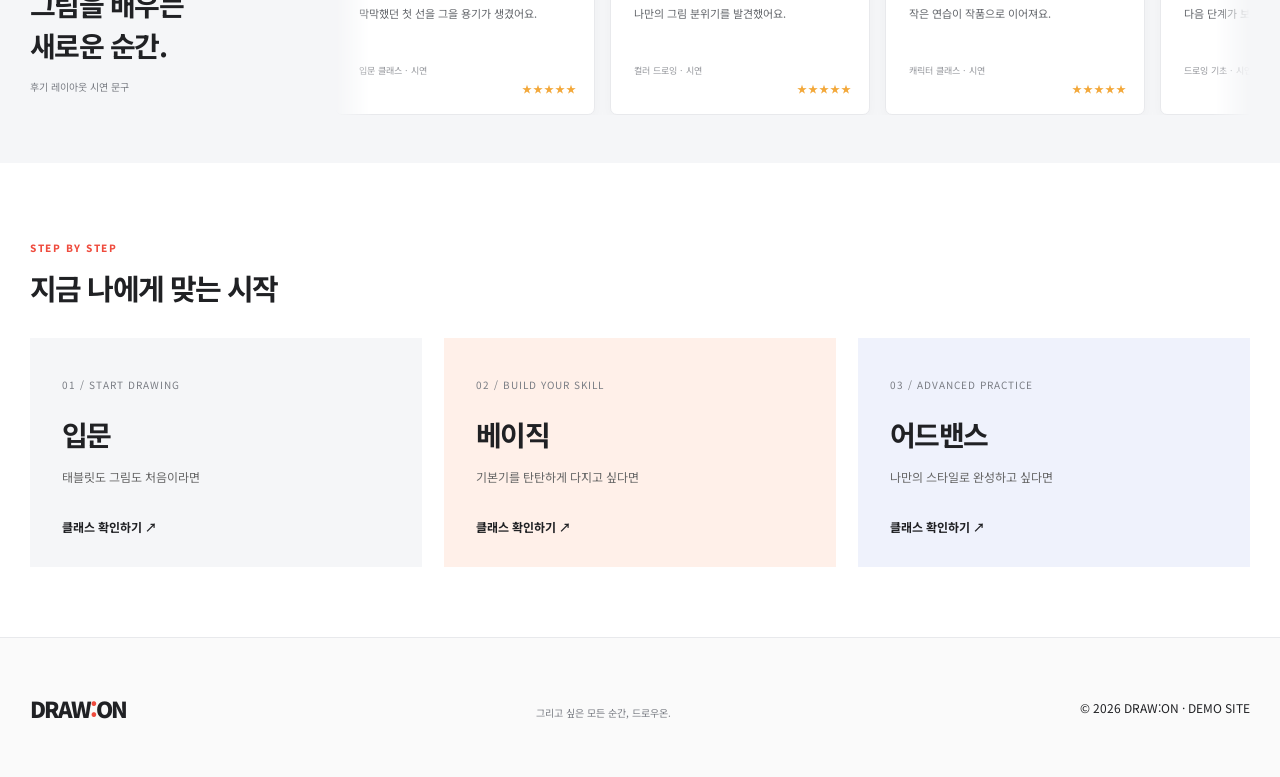
==== commit a397f407: "10-23 / 14:14" ====
--- a/index.html
+++ b/index.html
@@ -55,6 +55,27 @@
     </header>
     <main>
       <section class="hero">
+        <input
+          class="hero-pick"
+          type="radio"
+          name="hero-slide"
+          id="hero-pick-1"
+          aria-label="첫 번째 슬라이드"
+        />
+        <input
+          class="hero-pick"
+          type="radio"
+          name="hero-slide"
+          id="hero-pick-2"
+          aria-label="두 번째 슬라이드"
+        />
+        <input
+          class="hero-pick"
+          type="radio"
+          name="hero-slide"
+          id="hero-pick-3"
+          aria-label="세 번째 슬라이드"
+        />
         <div class="hero-slides">
           <figure>
             <img
@@ -63,7 +84,7 @@
             />
             <figcaption>
               <span>DRAW:ON ORIGINAL</span>
-              <h1>그리고 싶었던 세계,<br />이제 직접 그려봐.</h1>
+              <h1>그리고 싶었던 세계,<br />이제 직접 그려보세요.</h1>
               <p>첫 드로잉부터 나만의 일러스트까지</p>
               <a class="button" href="classes.html">클래스 둘러보기 ↗</a>
             </figcaption>
@@ -93,7 +114,61 @@
             </figcaption>
           </figure>
         </div>
-        <div class="hero-dots"><i></i><i></i><i></i></div>
+        <div class="hero-controls">
+          <div class="hero-arrow hero-prev" aria-label="이전 슬라이드">
+            <label
+              class="prev-default"
+              for="hero-pick-3"
+              aria-label="이전 슬라이드"
+              >◀</label
+            >
+            <label
+              class="prev-from-1"
+              for="hero-pick-3"
+              aria-label="이전 슬라이드"
+              >◀</label
+            >
+            <label
+              class="prev-from-2"
+              for="hero-pick-1"
+              aria-label="이전 슬라이드"
+              >◀</label
+            >
+            <label
+              class="prev-from-3"
+              for="hero-pick-2"
+              aria-label="이전 슬라이드"
+              >◀</label
+            >
+          </div>
+          <div class="hero-dots" aria-hidden="true"><i></i><i></i><i></i></div>
+          <div class="hero-arrow hero-next" aria-label="다음 슬라이드">
+            <label
+              class="next-default"
+              for="hero-pick-2"
+              aria-label="다음 슬라이드"
+              >▶</label
+            >
+            <label
+              class="next-from-1"
+              for="hero-pick-2"
+              aria-label="다음 슬라이드"
+              >▶</label
+            >
+            <label
+              class="next-from-2"
+              for="hero-pick-3"
+              aria-label="다음 슬라이드"
+              >▶</label
+            >
+            <label
+              class="next-from-3"
+              for="hero-pick-1"
+              aria-label="다음 슬라이드"
+              >▶</label
+            >
+          </div>
+        </div>
       </section>
       <div class="quick-links">
         <a href="classes.html"
--- a/platform.css
+++ b/platform.css
@@ -1644,6 +1644,52 @@
 .hero-slides figure:nth-child(3) {
   animation-delay: 12s;
 }
+.hero-pick {
+  position: absolute;
+  width: 1px;
+  height: 1px;
+  overflow: hidden;
+  clip-path: inset(50%);
+}
+.hero:has(.hero-pick:checked) .hero-slides figure {
+  animation-name: heroCycleImmediate;
+  animation-duration: 20s;
+}
+.hero:has(.hero-pick:checked) .hero-dots i {
+  animation-name: dotCycleImmediate;
+  animation-duration: 20s;
+}
+#hero-pick-1:checked ~ .hero-slides figure:nth-child(1),
+#hero-pick-2:checked ~ .hero-slides figure:nth-child(2),
+#hero-pick-3:checked ~ .hero-slides figure:nth-child(3) {
+  animation-name: heroCycleSelected;
+  animation-delay: 0s;
+}
+#hero-pick-1:checked ~ .hero-slides figure:nth-child(2),
+#hero-pick-2:checked ~ .hero-slides figure:nth-child(3),
+#hero-pick-3:checked ~ .hero-slides figure:nth-child(1) {
+  animation-delay: 8s;
+}
+#hero-pick-1:checked ~ .hero-slides figure:nth-child(3),
+#hero-pick-2:checked ~ .hero-slides figure:nth-child(1),
+#hero-pick-3:checked ~ .hero-slides figure:nth-child(2) {
+  animation-delay: 14s;
+}
+#hero-pick-1:checked ~ .hero-controls .hero-dots i:nth-child(1),
+#hero-pick-2:checked ~ .hero-controls .hero-dots i:nth-child(2),
+#hero-pick-3:checked ~ .hero-controls .hero-dots i:nth-child(3) {
+  animation-delay: 0s;
+}
+#hero-pick-1:checked ~ .hero-controls .hero-dots i:nth-child(2),
+#hero-pick-2:checked ~ .hero-controls .hero-dots i:nth-child(3),
+#hero-pick-3:checked ~ .hero-controls .hero-dots i:nth-child(1) {
+  animation-delay: 8s;
+}
+#hero-pick-1:checked ~ .hero-controls .hero-dots i:nth-child(3),
+#hero-pick-2:checked ~ .hero-controls .hero-dots i:nth-child(1),
+#hero-pick-3:checked ~ .hero-controls .hero-dots i:nth-child(2) {
+  animation-delay: 14s;
+}
 .hero-slides figure img {
   height: 100%;
   object-fit: cover;
@@ -1683,15 +1729,22 @@
   color: #eee;
   font-size: 13px;
 }
-.hero-dots {
+.hero-controls {
   position: absolute;
-  z-index: 2;
+  z-index: 3;
   bottom: 25px;
   left: 50%;
+  transform: translateX(-50%);
+  display: flex;
+  align-items: center;
+  gap: 10px;
+}
+.hero-dots {
   display: flex;
   gap: 8px;
 }
 .hero-dots i {
+  display: block;
   width: 7px;
   height: 7px;
   border-radius: 50%;
@@ -1704,6 +1757,42 @@
 .hero-dots i:nth-child(3) {
   animation-delay: 12s;
 }
+.hero-arrow label {
+  display: none;
+  width: 22px;
+  height: 22px;
+  align-items: center;
+  justify-content: center;
+  border: 1px solid #ffffff75;
+  border-radius: 50%;
+  color: #fff;
+  font-size: 8px;
+  line-height: 1;
+  cursor: pointer;
+  transition:
+    background 0.2s ease,
+    transform 0.2s ease;
+}
+.hero-arrow label:hover {
+  background: #ffffff35;
+  transform: scale(1.08);
+}
+.hero-prev .prev-default,
+.hero-next .next-default {
+  display: flex;
+}
+.hero:has(.hero-pick:checked) .prev-default,
+.hero:has(.hero-pick:checked) .next-default {
+  display: none;
+}
+#hero-pick-1:checked ~ .hero-controls .prev-from-1,
+#hero-pick-2:checked ~ .hero-controls .prev-from-2,
+#hero-pick-3:checked ~ .hero-controls .prev-from-3,
+#hero-pick-1:checked ~ .hero-controls .next-from-1,
+#hero-pick-2:checked ~ .hero-controls .next-from-2,
+#hero-pick-3:checked ~ .hero-controls .next-from-3 {
+  display: flex;
+}
 @keyframes heroCycle {
   0%,
   3% {
@@ -1716,6 +1805,41 @@
   34%,
   100% {
     opacity: 0;
+  }
+}
+@keyframes heroCycleImmediate {
+  0% {
+    opacity: 0;
+  }
+  3%,
+  24% {
+    opacity: 1;
+  }
+  30%,
+  100% {
+    opacity: 0;
+  }
+}
+@keyframes heroCycleSelected {
+  0%,
+  40% {
+    opacity: 1;
+  }
+  44%,
+  100% {
+    opacity: 0;
+  }
+}
+@keyframes dotCycleImmediate {
+  0%,
+  24% {
+    background: #fff;
+    transform: scale(1.4);
+  }
+  30%,
+  100% {
+    background: #ffffff70;
+    transform: scale(1);
   }
 }
 @keyframes heroPan {
@@ -1942,6 +2066,44 @@
 .page-intro p {
   font-size: 14px;
 }
+.visual-intro {
+  min-height: 350px;
+  padding-right: 35%;
+  isolation: isolate;
+  overflow: hidden;
+  background: linear-gradient(110deg, #fff 0%, #fffaf5 72%, #f7f3ed 100%);
+}
+.visual-intro::before {
+  content: "";
+  position: absolute;
+  z-index: -1;
+  inset: 0 0 0 auto;
+  width: 62%;
+  background-image:
+    linear-gradient(
+      90deg,
+      #fff 0%,
+      rgba(255, 255, 255, 0.82) 18%,
+      rgba(255, 255, 255, 0.12) 62%,
+      rgba(255, 255, 255, 0.02) 100%
+    ),
+    var(--intro-art);
+  background-size: cover;
+  background-position: center 43%;
+  mask-image: linear-gradient(90deg, transparent, #000 26%);
+}
+.classes-page-intro {
+  --intro-art: url("img2/betidraws-halloween-9846822_1920.jpg");
+}
+.academy-page-intro {
+  --intro-art: url("img2/betidraws-magic-9699390_1920.jpg");
+}
+.gallery-page-intro {
+  --intro-art: url("img2/betidraws-halloween-10461278_1920.png");
+}
+.support-intro {
+  --intro-art: url("img2/betidraws-fairy-9607376_1920.jpg");
+}
 .filters a {
   transition: 0.2s ease;
 }
@@ -2090,6 +2252,34 @@
     padding-top: 58px;
     padding-bottom: 38px;
   }
+  .visual-intro {
+    min-height: 310px;
+    padding-right: 12px;
+    padding-bottom: 54px;
+  }
+  .visual-intro::before {
+    inset: auto 0 0 auto;
+    width: 100%;
+    height: 58%;
+    background-image:
+      linear-gradient(
+        180deg,
+        #fff 0%,
+        rgba(255, 255, 255, 0.82) 14%,
+        rgba(255, 255, 255, 0.08) 68%
+      ),
+      var(--intro-art);
+    background-position: center 39%;
+    mask-image: linear-gradient(180deg, transparent, #000 24%);
+    opacity: 0.82;
+  }
+  .visual-intro h1,
+  .visual-intro p,
+  .visual-intro .eyebrow,
+  .visual-intro .gallery-note {
+    position: relative;
+    z-index: 1;
+  }
   .page-intro h1 {
     font-size: 34px;
   }
@@ -2406,6 +2596,261 @@
     order: -1;
   }
 }
+
+/* Buildless class browsing: topic/level filters and sorting use native radios. */
+.class-controls {
+  display: flex;
+  flex-wrap: wrap;
+  align-items: center;
+  gap: 12px 24px;
+  margin-bottom: 28px;
+  padding: 17px 18px;
+  border: 1px solid var(--line);
+  background: #faf9f7;
+}
+.class-controls > a {
+  display: none;
+}
+.control-set {
+  display: flex;
+  align-items: center;
+  flex-wrap: wrap;
+  gap: 6px;
+  padding: 0;
+  margin: 0;
+  border: 0;
+}
+.control-set > span {
+  margin-right: 5px;
+  color: var(--muted);
+  font-size: 11px;
+  font-weight: 700;
+}
+.control-set input {
+  position: absolute;
+  width: 1px;
+  height: 1px;
+  opacity: 0;
+  overflow: hidden;
+}
+.control-set label {
+  display: inline-flex;
+  align-items: center;
+  min-height: 31px;
+  margin: 0;
+  padding: 0 11px;
+  border: 1px solid transparent;
+  border-radius: 20px;
+  color: #5c5e64;
+  cursor: pointer;
+  font-size: 11px;
+  font-weight: 500;
+  white-space: nowrap;
+}
+.control-set label:hover {
+  border-color: #f0b6ae;
+  color: var(--accent);
+}
+.control-set input:focus-visible + label {
+  outline: 2px solid var(--accent);
+  outline-offset: 2px;
+}
+.class-controls:has(#topic-all:checked) label[for="topic-all"],
+.class-controls:has(#topic-character:checked) label[for="topic-character"],
+.class-controls:has(#topic-background:checked) label[for="topic-background"],
+.class-controls:has(#topic-digital:checked) label[for="topic-digital"],
+.class-controls:has(#level-all:checked) label[for="level-all"],
+.class-controls:has(#level-entry:checked) label[for="level-entry"],
+.class-controls:has(#level-basic:checked) label[for="level-basic"],
+.class-controls:has(#level-advanced:checked) label[for="level-advanced"],
+.class-controls:has(#sort-recommended:checked) label[for="sort-recommended"],
+.class-controls:has(#sort-level:checked) label[for="sort-level"],
+.class-controls:has(#sort-reverse:checked) label[for="sort-reverse"] {
+  border-color: var(--accent);
+  background: #fff0ed;
+  color: var(--accent);
+}
+.class-controls:has(#topic-character:checked)
+  + .course-grid
+  .course-card:not(:nth-child(1)):not(:nth-child(2)),
+.class-controls:has(#topic-background:checked)
+  + .course-grid
+  .course-card:not(:nth-child(3)):not(:nth-child(5)),
+.class-controls:has(#topic-digital:checked)
+  + .course-grid
+  .course-card:not(:nth-child(4)),
+.class-controls:has(#level-entry:checked)
+  + .course-grid
+  .course-card:not(:nth-child(4)),
+.class-controls:has(#level-basic:checked)
+  + .course-grid
+  .course-card:not(:nth-child(1)):not(:nth-child(3)),
+.class-controls:has(#level-advanced:checked)
+  + .course-grid
+  .course-card:not(:nth-child(2)):not(:nth-child(5)) {
+  display: none;
+}
+.class-controls:has(#sort-level:checked)
+  + .course-grid
+  .course-card:nth-child(4) {
+  order: 1;
+}
+.class-controls:has(#sort-level:checked)
+  + .course-grid
+  .course-card:nth-child(1) {
+  order: 2;
+}
+.class-controls:has(#sort-level:checked)
+  + .course-grid
+  .course-card:nth-child(3) {
+  order: 3;
+}
+.class-controls:has(#sort-level:checked)
+  + .course-grid
+  .course-card:nth-child(2) {
+  order: 4;
+}
+.class-controls:has(#sort-level:checked)
+  + .course-grid
+  .course-card:nth-child(5) {
+  order: 5;
+}
+.class-controls:has(#sort-reverse:checked)
+  + .course-grid
+  .course-card:nth-child(5) {
+  order: 1;
+}
+.class-controls:has(#sort-reverse:checked)
+  + .course-grid
+  .course-card:nth-child(4) {
+  order: 2;
+}
+.class-controls:has(#sort-reverse:checked)
+  + .course-grid
+  .course-card:nth-child(3) {
+  order: 3;
+}
+.class-controls:has(#sort-reverse:checked)
+  + .course-grid
+  .course-card:nth-child(2) {
+  order: 4;
+}
+.class-controls:has(#sort-reverse:checked)
+  + .course-grid
+  .course-card:nth-child(1) {
+  order: 5;
+}
+@media (max-width: 760px) {
+  .class-controls {
+    align-items: flex-start;
+    flex-direction: column;
+    gap: 10px;
+  }
+}
+
+/* Refined class discovery panel */
+.class-controls {
+  display: grid;
+  grid-template-columns: repeat(3, minmax(0, 1fr));
+  align-items: stretch;
+  gap: 12px;
+  margin-bottom: 30px;
+  padding: 21px 22px;
+  border: 1px solid #e8e6e2;
+  border-radius: 9px;
+  background: linear-gradient(180deg, #fff 0%, #fbfaf8 100%);
+  box-shadow: 0 8px 24px #20212408;
+}
+.class-controls-head {
+  grid-column: 1/-1;
+  display: flex;
+  align-items: baseline;
+  gap: 12px;
+  padding: 0 3px 13px;
+  border-bottom: 1px solid #eeeae5;
+}
+.class-controls-head .eyebrow {
+  font-size: 9px;
+}
+.class-controls-head strong {
+  font-size: 15px;
+  letter-spacing: -0.04em;
+}
+.class-controls-head p {
+  margin: 0 0 0 auto;
+  color: var(--muted);
+  font-size: 11px;
+}
+.control-set {
+  min-width: 0;
+  align-content: start;
+  gap: 7px;
+  padding: 14px;
+  border: 1px solid #efede9;
+  border-radius: 6px;
+  background: #f8f7f5;
+}
+.control-set > span {
+  flex: 0 0 100%;
+  margin: 0 0 4px;
+  color: #35363a;
+  font-size: 11px;
+  font-weight: 800;
+}
+.control-set label {
+  min-height: 33px;
+  padding: 0 12px;
+  border: 1px solid #e9e6e1;
+  border-radius: 4px;
+  background: #fff;
+  color: #62646b;
+  font-size: 10px;
+}
+.control-set label:hover {
+  border-color: #ef9b91;
+  background: #fff9f7;
+}
+.class-controls:has(#topic-all:checked) label[for="topic-all"],
+.class-controls:has(#topic-character:checked) label[for="topic-character"],
+.class-controls:has(#topic-background:checked) label[for="topic-background"],
+.class-controls:has(#topic-digital:checked) label[for="topic-digital"],
+.class-controls:has(#level-all:checked) label[for="level-all"],
+.class-controls:has(#level-entry:checked) label[for="level-entry"],
+.class-controls:has(#level-basic:checked) label[for="level-basic"],
+.class-controls:has(#level-advanced:checked) label[for="level-advanced"],
+.class-controls:has(#sort-recommended:checked) label[for="sort-recommended"],
+.class-controls:has(#sort-level:checked) label[for="sort-level"],
+.class-controls:has(#sort-reverse:checked) label[for="sort-reverse"] {
+  border-color: var(--accent);
+  background: var(--accent);
+  color: #fff;
+  box-shadow: 0 3px 8px #ef4b3d25;
+}
+@media (max-width: 1000px) {
+  .class-controls {
+    grid-template-columns: repeat(2, minmax(0, 1fr));
+  }
+  .sort-set {
+    grid-column: 1/-1;
+  }
+}
+@media (max-width: 650px) {
+  .class-controls {
+    grid-template-columns: 1fr;
+    padding: 16px;
+  }
+  .class-controls-head {
+    align-items: flex-start;
+    flex-direction: column;
+    gap: 5px;
+  }
+  .class-controls-head p {
+    margin: 3px 0 0;
+  }
+  .sort-set {
+    grid-column: auto;
+  }
+}
 @media (max-width: 650px) {
   .academy-steps {
     grid-template-columns: 1fr;
@@ -2457,9 +2902,15 @@
   margin: 0;
 }
 .academy-overview img {
+  display: block;
   width: 100%;
   height: 390px;
+  min-height: 260px;
   border-radius: 5px;
+  object-fit: cover;
+  object-position: center 42%;
+  opacity: 1;
+  visibility: visible;
 }
 .academy-overview figcaption {
   padding-top: 12px;
@@ -2485,7 +2936,10 @@
 }
 .gallery-note {
   display: flex;
-  justify-content: space-between;
+  justify-content: flex-start;
+  align-items: center;
+  gap: 50px;
+  width: fit-content;
   margin-top: 28px;
   padding-top: 14px;
   border-top: 1px solid var(--line);
@@ -2495,6 +2949,7 @@
 }
 .gallery-note span {
   color: var(--accent);
+  flex: 0 0 auto;
 }
 .gallery-end {
   padding: 30px 20px 70px;
@@ -2520,3 +2975,162 @@
     height: clamp(240px, 55vw, 390px);
   }
 }
+
+/* Demo sign-in options and CSS-only notice modal */
+.login-header .header-inner {
+  justify-content: space-between;
+}
+.login-form .social-buttons {
+  display: grid;
+  gap: 10px;
+  margin: 27px 0 20px;
+}
+.social-button {
+  position: relative;
+  display: flex;
+  align-items: center;
+  justify-content: center;
+  min-height: 48px;
+  border: 1px solid transparent;
+  border-radius: 4px;
+  font-size: 12px;
+  font-weight: 700;
+  transition:
+    transform 0.18s,
+    box-shadow 0.18s;
+}
+.social-button:hover {
+  color: inherit;
+  transform: translateY(-1px);
+  box-shadow: 0 5px 14px #20212414;
+}
+.social-button > span {
+  position: absolute;
+  left: 16px;
+  font-size: 15px;
+  font-weight: 900;
+}
+.social-kakao {
+  background: #fee500;
+  color: #191919;
+}
+.social-naver {
+  background: #03c75a;
+  color: white;
+}
+.social-google {
+  border-color: #dedfe2;
+  background: white;
+  color: #34363b;
+}
+.social-google > span {
+  color: #4285f4;
+}
+.login-divider {
+  display: flex;
+  align-items: center;
+  gap: 13px;
+  margin: 20px 0;
+  color: var(--muted);
+  font-size: 10px;
+}
+.login-divider:before,
+.login-divider:after {
+  content: "";
+  height: 1px;
+  flex: 1;
+  background: var(--line);
+}
+.login-fields label {
+  margin: 15px 0;
+}
+.login-submit {
+  width: 100%;
+  margin-top: 8px;
+  background: var(--accent);
+  color: #fff;
+}
+.login-signup {
+  margin: 22px 0 10px;
+  text-align: center;
+  font-size: 11px !important;
+}
+.login-signup a {
+  color: var(--accent);
+  font-weight: 700;
+}
+.login-browse {
+  display: block;
+  text-align: center;
+  font-size: 11px;
+}
+.login-modal {
+  display: none;
+  position: fixed;
+  inset: 0;
+  z-index: 100;
+  place-items: center;
+  padding: 20px;
+}
+.login-modal:target {
+  display: grid;
+}
+.login-modal-backdrop {
+  position: absolute;
+  inset: 0;
+  background: #15151ab8;
+  backdrop-filter: blur(4px);
+}
+.login-modal-card {
+  position: relative;
+  z-index: 1;
+  width: min(430px, 100%);
+  padding: 38px 34px 30px;
+  border-radius: 8px;
+  background: #fff;
+  text-align: center;
+  box-shadow: 0 24px 70px #0003;
+  animation: rise 0.25s both;
+}
+.login-modal-mark {
+  color: var(--accent);
+  font-size: 10px;
+  font-weight: 900;
+  letter-spacing: 2px;
+}
+.login-modal-card h2 {
+  margin: 15px 0 10px;
+  font-size: 23px;
+}
+.login-modal-card p {
+  margin-bottom: 22px;
+  color: var(--muted);
+  font-size: 12px;
+}
+.login-modal-card .button {
+  min-width: 145px;
+  background: var(--accent);
+  color: white;
+}
+.login-modal-close {
+  position: absolute;
+  top: 10px;
+  right: 15px;
+  color: #73757b;
+  font-size: 25px;
+  line-height: 1;
+}
+.login-modal-close:hover {
+  color: var(--accent);
+}
+@media (max-width: 650px) {
+  .login-layout {
+    min-height: auto;
+  }
+  .login-art {
+    min-height: 240px;
+  }
+  .login-modal-card {
+    padding: 34px 22px 25px;
+  }
+}
